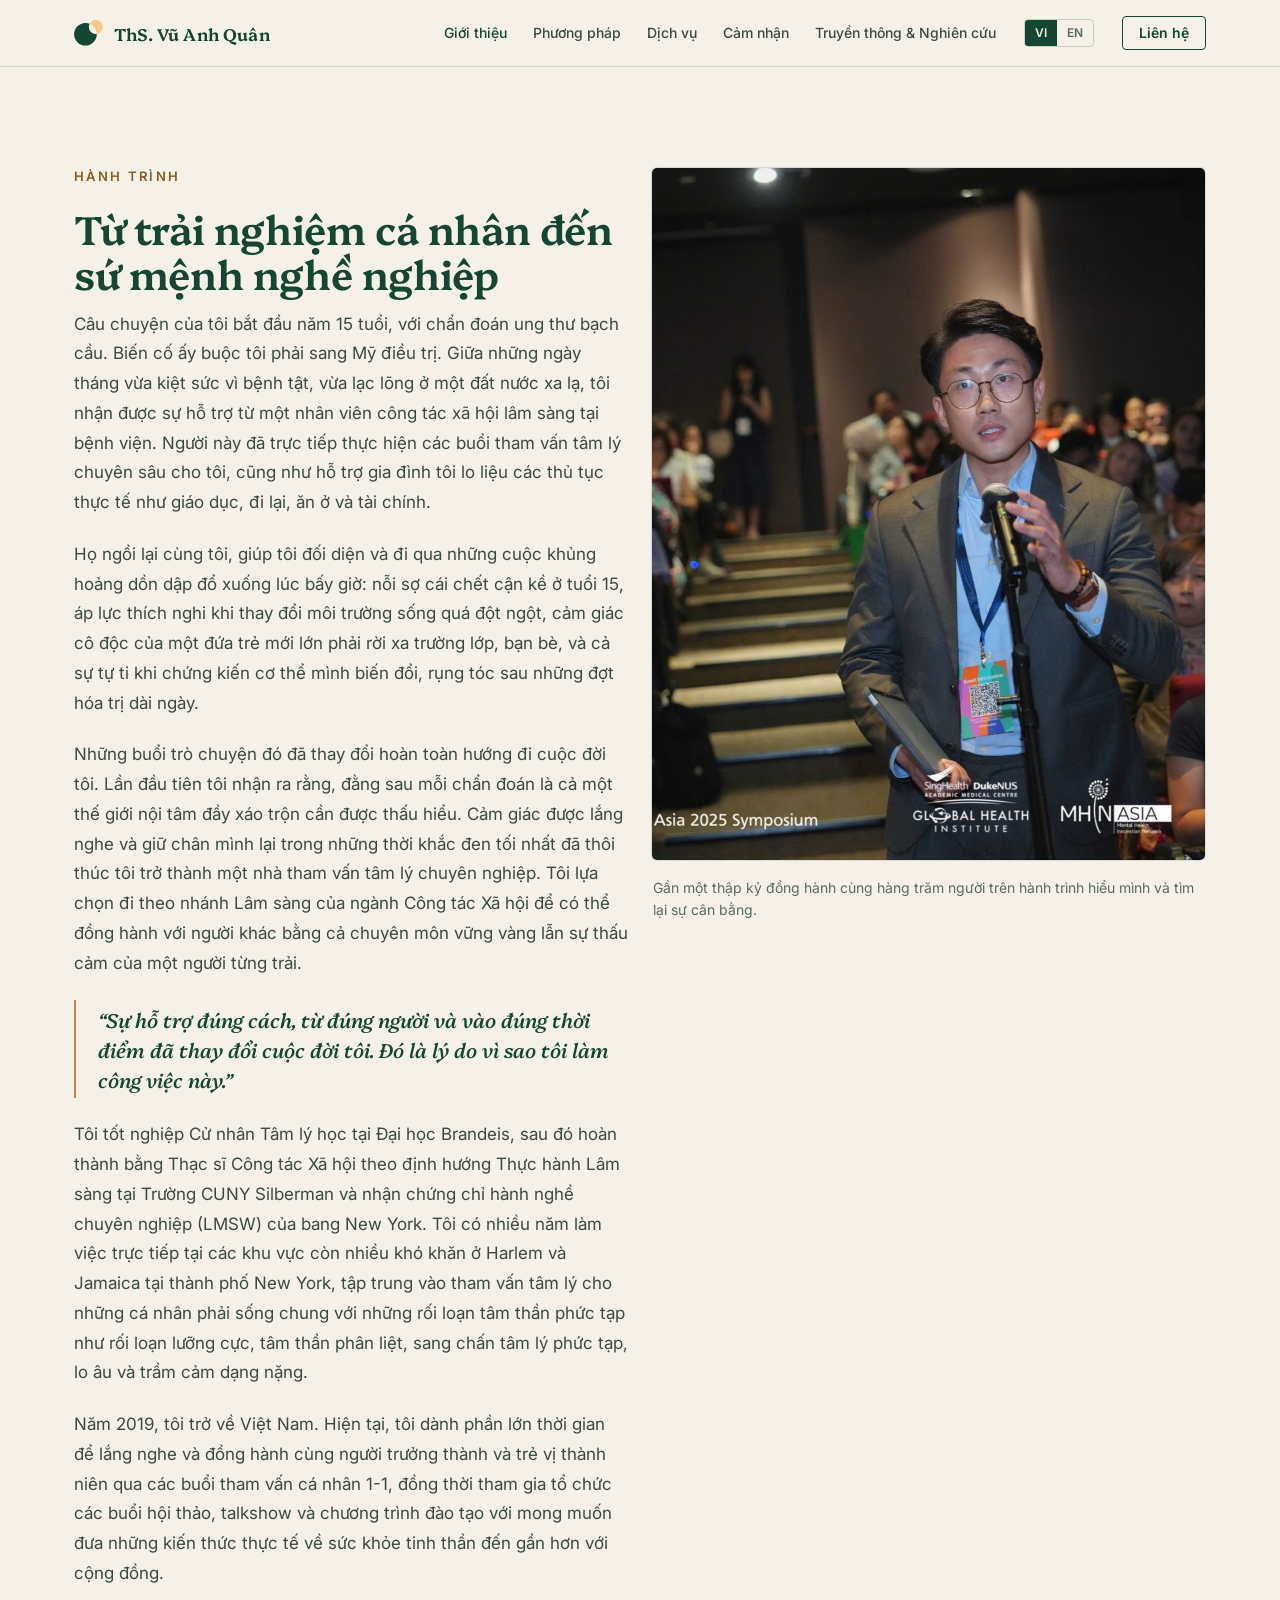
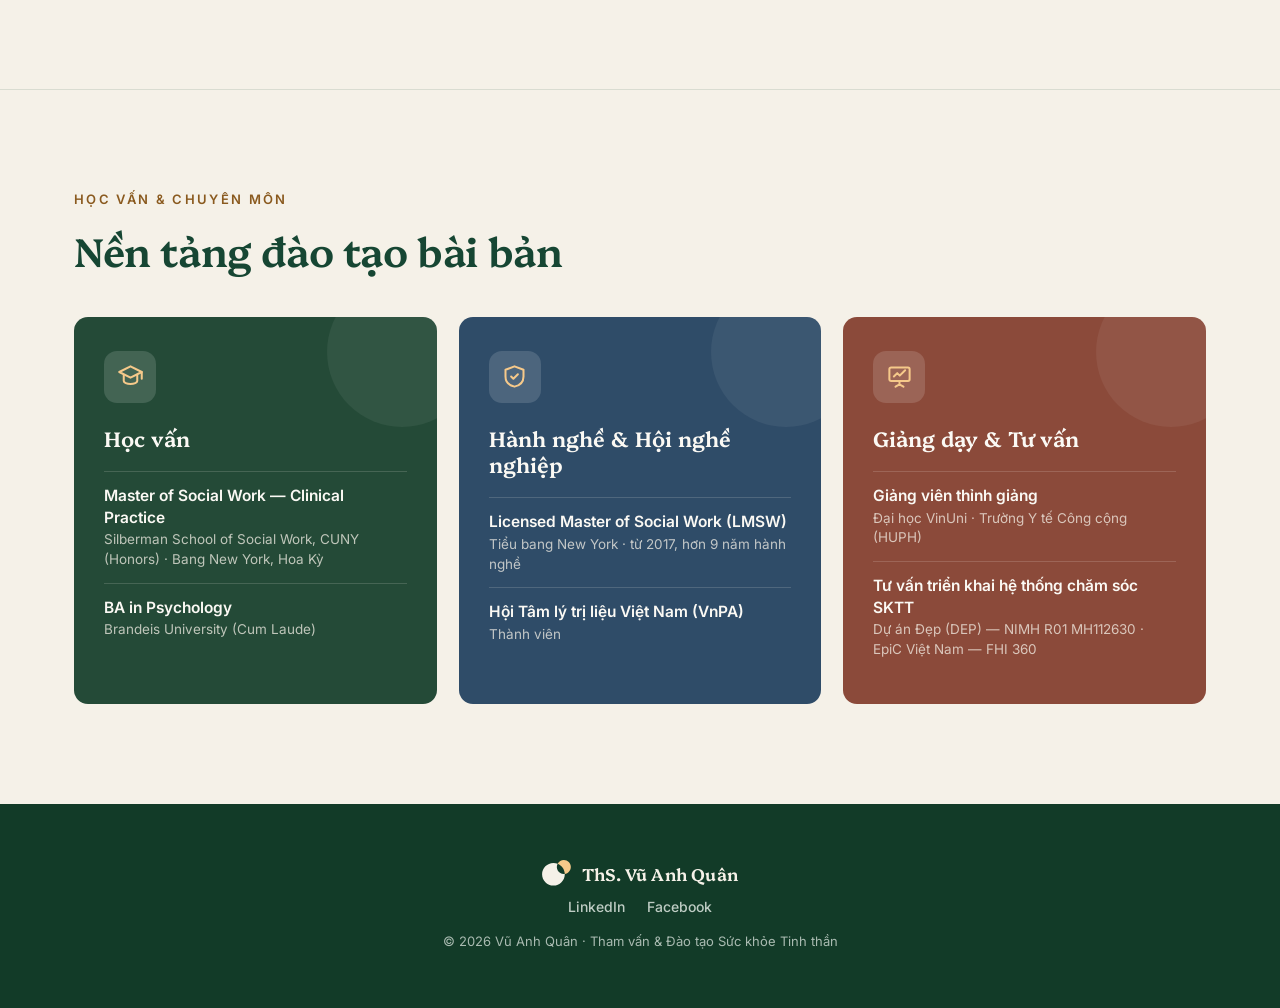
==== about.html @ 6cdda091 "Remove nav dropdowns, g2 about photo, email contact option, accordion fix - Ribbon: unwrap the Servi" ====
<!DOCTYPE html>
<html lang="vi">
<head>
<meta charset="UTF-8" />
<meta name="viewport" content="width=device-width, initial-scale=1.0" />
<title>Giới thiệu · ThS. Vũ Anh Quân</title>
<meta name="description" content="ThS. Vũ Anh Quân (Quan Anh Vu, MSW) — Nhà tham vấn tâm lý & chuyên gia đào tạo sức khỏe tinh thần. Tham vấn cá nhân, tư vấn triển khai chương trình, đào tạo & giảng dạy." />
<link rel="preconnect" href="https://fonts.googleapis.com" />
<link rel="preconnect" href="https://fonts.gstatic.com" crossorigin />
<link href="https://fonts.googleapis.com/css2?family=Cormorant+Garamond:ital,wght@0,400;0,500;0,600;1,400;1,500&family=Platypi:ital,wght@0,400;0,500;0,600;0,700;1,400;1,500;1,600;1,700&family=Inter:wght@400;500;600;700&display=swap" rel="stylesheet" />
<link rel="stylesheet" href="style.css" />
<script src="app.js" defer></script>
</head>
<body>
<header class="nav">
  <div class="nav-inner">
    <a href="index.html" class="brand" aria-label="ThS. Vũ Anh Quân">
      <svg class="mark" viewBox="0 0 61 55" aria-hidden="true"><path class="m1" d="M48.05,30.11c0,13.27-10.75,24.03-24.02,24.03S0,43.38,0,30.11,10.75,6.09,24.03,6.09c3.17,0,6.2.61,8.97,1.73-5.75,10.8,3.44,23.31,15.03,21.57,0,.24.01.49.01.73Z"/><path class="m2" d="M60.8,14.76c0,7.48-5.55,13.65-12.76,14.63-.29-9.78-6.42-18.1-15.03-21.57,2.48-4.65,7.39-7.82,13.03-7.82,8.16,0,14.77,6.61,14.77,14.76Z"/></svg>
      <span data-vi="ThS. Vũ Anh Quân" data-en="Quan Anh Vu, MSW">ThS. Vũ Anh Quân</span>
    </a>
    <nav class="nav-links" id="navLinks">
      <a href="about.html" class="active" aria-current="page" data-vi="Giới thiệu" data-en="About">Giới thiệu</a>
      <a href="approach.html" data-vi="Phương pháp" data-en="My Approach">Phương pháp</a>
      <a href="services.html" data-vi="Dịch vụ" data-en="Services">Dịch vụ</a>
      <a href="testimonials.html" data-vi="Cảm nhận" data-en="Testimonials">Cảm nhận</a>
      <a href="press.html" data-vi="Truyền thông &amp; Nghiên cứu" data-en="Press &amp; Research">Truyền thông &amp; Nghiên cứu</a>
      <a href="index.html#contact" class="mob-contact" data-vi="Liên hệ" data-en="Contact me">Liên hệ</a>
    </nav>
    <div class="lang" role="group" aria-label="Language">
      <button data-lang="vi" class="active">VI</button>
      <button data-lang="en">EN</button>
    </div>
    <a href="index.html#contact" class="nav-cta" data-vi="Liên hệ" data-en="Contact me">Liên hệ</a>
    <button class="nav-toggle" id="navToggle" aria-label="Menu"><span></span><span></span><span></span></button>
  </div>
</header>

<section class="sec story" id="story">
  <div class="story-grid wrap">
    <div>
      <p class="eyebrow" data-vi="Hành trình" data-en="The journey">Hành trình</p>
      <h2 class="h2" data-vi="Từ trải nghiệm cá nhân đến sứ mệnh nghề nghiệp" data-en="From personal experience to a professional calling">Từ trải nghiệm cá nhân đến sứ mệnh nghề nghiệp</h2>
      <p class="body" data-vi="Câu chuyện của tôi bắt đầu năm 15 tuổi, với chẩn đoán ung thư bạch cầu. Biến cố ấy buộc tôi phải sang Mỹ điều trị. Giữa những ngày tháng vừa kiệt sức vì bệnh tật, vừa lạc lõng ở một đất nước xa lạ, tôi nhận được sự hỗ trợ từ một nhân viên công tác xã hội lâm sàng tại bệnh viện. Người này đã trực tiếp thực hiện các buổi tham vấn tâm lý chuyên sâu cho tôi, cũng như hỗ trợ gia đình tôi lo liệu các thủ tục thực tế như giáo dục, đi lại, ăn ở và tài chính." data-en="My story began with a battle with leukemia at age 15. This major life turning point required me to travel to the United States for medical treatment. Amid the physical exhaustion of illness and the absolute disorientation of being in a foreign land, I received support from a hospital social worker. This worker provided psychological counseling for me, as well as helping my family manage the logistics of education, transportation, housing and finances.">Câu chuyện của tôi bắt đầu năm 15 tuổi, với chẩn đoán ung thư bạch cầu. Biến cố ấy buộc tôi phải sang Mỹ điều trị. Giữa những ngày tháng vừa kiệt sức vì bệnh tật, vừa lạc lõng ở một đất nước xa lạ, tôi nhận được sự hỗ trợ từ một nhân viên công tác xã hội lâm sàng tại bệnh viện. Người này đã trực tiếp thực hiện các buổi tham vấn tâm lý chuyên sâu cho tôi, cũng như hỗ trợ gia đình tôi lo liệu các thủ tục thực tế như giáo dục, đi lại, ăn ở và tài chính.</p>
      <p class="body" data-vi="Họ ngồi lại cùng tôi, giúp tôi đối diện và đi qua những cuộc khủng hoảng dồn dập đổ xuống lúc bấy giờ: nỗi sợ cái chết cận kề ở tuổi 15, áp lực thích nghi khi thay đổi môi trường sống quá đột ngột, cảm giác cô độc của một đứa trẻ mới lớn phải rời xa trường lớp, bạn bè, và cả sự tự ti khi chứng kiến cơ thể mình biến đổi, rụng tóc sau những đợt hóa trị dài ngày." data-en="They sat down with me, helping me face and navigate the compounding crises that overwhelmed me at the time: the fear of death at just 15, the pressure of adapting to a sudden change of environment, the isolation of a teenager forced away from school and friends, and the deep insecurity of watching my body change, losing all my hair after long rounds of chemotherapy.">Họ ngồi lại cùng tôi, giúp tôi đối diện và đi qua những cuộc khủng hoảng dồn dập đổ xuống lúc bấy giờ: nỗi sợ cái chết cận kề ở tuổi 15, áp lực thích nghi khi thay đổi môi trường sống quá đột ngột, cảm giác cô độc của một đứa trẻ mới lớn phải rời xa trường lớp, bạn bè, và cả sự tự ti khi chứng kiến cơ thể mình biến đổi, rụng tóc sau những đợt hóa trị dài ngày.</p>
      <p class="body" data-vi="Những buổi trò chuyện đó đã thay đổi hoàn toàn hướng đi cuộc đời tôi. Lần đầu tiên tôi nhận ra rằng, đằng sau mỗi chẩn đoán là cả một thế giới nội tâm đầy xáo trộn cần được thấu hiểu. Cảm giác được lắng nghe và giữ chân mình lại trong những thời khắc đen tối nhất đã thôi thúc tôi trở thành một nhà tham vấn tâm lý chuyên nghiệp. Tôi lựa chọn đi theo nhánh Lâm sàng của ngành Công tác Xã hội để có thể đồng hành với người khác bằng cả chuyên môn vững vàng lẫn sự thấu cảm của một người từng trải." data-en="Those conversations completely changed the trajectory of my life. For the first time, I realized that behind every medical diagnosis lies a turbulent inner world in need of understanding. Feeling heard and grounded during my darkest hours inspired me to become a professional counselor. I chose the Clinical branch of Social Work so that I could walk alongside others with both rigorous professional expertise and the authentic empathy of someone who has lived through it.">Những buổi trò chuyện đó đã thay đổi hoàn toàn hướng đi cuộc đời tôi. Lần đầu tiên tôi nhận ra rằng, đằng sau mỗi chẩn đoán là cả một thế giới nội tâm đầy xáo trộn cần được thấu hiểu. Cảm giác được lắng nghe và giữ chân mình lại trong những thời khắc đen tối nhất đã thôi thúc tôi trở thành một nhà tham vấn tâm lý chuyên nghiệp. Tôi lựa chọn đi theo nhánh Lâm sàng của ngành Công tác Xã hội để có thể đồng hành với người khác bằng cả chuyên môn vững vàng lẫn sự thấu cảm của một người từng trải.</p>
      <blockquote class="pull" data-vi="“Sự hỗ trợ đúng cách, từ đúng người và vào đúng thời điểm đã thay đổi cuộc đời tôi. Đó là lý do vì sao tôi làm công việc này.”" data-en="“The right support, from the right person, at the right time changed my life. That's why I do this work.”">“Sự hỗ trợ đúng cách, từ đúng người và vào đúng thời điểm đã thay đổi cuộc đời tôi. Đó là lý do vì sao tôi làm công việc này.”</blockquote>
      <p class="body" data-vi="Tôi tốt nghiệp Cử nhân Tâm lý học tại Đại học Brandeis, sau đó hoàn thành bằng Thạc sĩ Công tác Xã hội theo định hướng Thực hành Lâm sàng tại Trường CUNY Silberman và nhận chứng chỉ hành nghề chuyên nghiệp (LMSW) của bang New York. Tôi có nhiều năm làm việc trực tiếp tại các khu vực còn nhiều khó khăn ở Harlem và Jamaica tại thành phố New York, tập trung vào tham vấn tâm lý cho những cá nhân phải sống chung với những rối loạn tâm thần phức tạp như rối loạn lưỡng cực, tâm thần phân liệt, sang chấn tâm lý phức tạp, lo âu và trầm cảm dạng nặng." data-en="I earned my BA in Psychology from Brandeis University, followed by a Master of Social Work with a clinical focus from the CUNY Silberman School of Social Work, and became a Licensed Master Social Worker (LMSW) in New York State. I spent years working directly in high-needs communities across Harlem and Jamaica, specializing in psychological counseling for individuals living with severe mental illnesses like bipolar disorder, schizophrenia, complex trauma, severe anxiety and depression.">Tôi tốt nghiệp Cử nhân Tâm lý học tại Đại học Brandeis, sau đó hoàn thành bằng Thạc sĩ Công tác Xã hội theo định hướng Thực hành Lâm sàng tại Trường CUNY Silberman và nhận chứng chỉ hành nghề chuyên nghiệp (LMSW) của bang New York. Tôi có nhiều năm làm việc trực tiếp tại các khu vực còn nhiều khó khăn ở Harlem và Jamaica tại thành phố New York, tập trung vào tham vấn tâm lý cho những cá nhân phải sống chung với những rối loạn tâm thần phức tạp như rối loạn lưỡng cực, tâm thần phân liệt, sang chấn tâm lý phức tạp, lo âu và trầm cảm dạng nặng.</p>
      <p class="body" style="margin-bottom:0" data-vi="Năm 2019, tôi trở về Việt Nam. Hiện tại, tôi dành phần lớn thời gian để lắng nghe và đồng hành cùng người trưởng thành và trẻ vị thành niên qua các buổi tham vấn cá nhân 1-1, đồng thời tham gia tổ chức các buổi hội thảo, talkshow và chương trình đào tạo với mong muốn đưa những kiến thức thực tế về sức khỏe tinh thần đến gần hơn với cộng đồng." data-en="In 2019, I returned home to Vietnam. Today, I devote most of my time to listening to and walking alongside adults and adolescents through private 1-on-1 counseling, while also organizing workshops, talks, and training programs to bring practical mental health knowledge closer to the community.">Năm 2019, tôi trở về Việt Nam. Hiện tại, tôi dành phần lớn thời gian để lắng nghe và đồng hành cùng người trưởng thành và trẻ vị thành niên qua các buổi tham vấn cá nhân 1-1, đồng thời tham gia tổ chức các buổi hội thảo, talkshow và chương trình đào tạo với mong muốn đưa những kiến thức thực tế về sức khỏe tinh thần đến gần hơn với cộng đồng.</p>
    </div>
    <div>
      <div class="portrait"><img src="[data-uri]" alt="ThS. Vũ Anh Quân" loading="lazy" /></div>
      <p class="pcap" data-vi="Gần một thập kỷ đồng hành cùng hàng trăm người trên hành trình hiểu mình và tìm lại sự cân bằng." data-en="Nearly a decade alongside hundreds of people on the path to understanding themselves and finding balance again.">Gần một thập kỷ đồng hành cùng hàng trăm người trên hành trình hiểu mình và tìm lại sự cân bằng.</p>
    </div>
  </div>
</section>

<section class="sec" style="border-top:1px solid var(--line-soft)">
  <div class="wrap">
    <p class="eyebrow" data-vi="Học vấn & Chuyên môn" data-en="Education & Credentials">Học vấn & Chuyên môn</p>
    <h2 class="h2" style="margin-bottom:44px" data-vi="Nền tảng đào tạo bài bản" data-en="A rigorous foundation">Nền tảng đào tạo bài bản</h2>
    <div class="credblk">
      <div class="cb" style="background:#244A37">
        <div class="ic"><svg viewBox="0 0 24 24"><path d="M12 3 2 8l10 5 10-5-10-5Z"/><path d="M6 10.5V16c0 1.4 2.7 2.6 6 2.6s6-1.2 6-2.6v-5.5"/><path d="M22 8v6"/></svg></div>
        <h3 data-vi="Học vấn" data-en="Education">Học vấn</h3>
        <div class="row"><span class="ck">Master of Social Work — Clinical Practice</span><span class="cv" data-vi="Silberman School of Social Work, CUNY (Honors) · Bang New York, Hoa Kỳ" data-en="Silberman School of Social Work, CUNY (Honors) · New York, USA">Silberman School of Social Work, CUNY (Honors) · Bang New York, Hoa Kỳ</span></div>
        <div class="row"><span class="ck">BA in Psychology</span><span class="cv">Brandeis University (Cum Laude)</span></div>
      </div>
      <div class="cb" style="background:#2F4C68">
        <div class="ic"><svg viewBox="0 0 24 24"><path d="M12 3 4 6v6c0 5 3.5 8 8 9 4.5-1 8-4 8-9V6l-8-3Z"/><path d="m9 12 2 2 4-4"/></svg></div>
        <h3 data-vi="Hành nghề & Hội nghề nghiệp" data-en="License & Membership">Hành nghề & Hội nghề nghiệp</h3>
        <div class="row"><span class="ck">Licensed Master of Social Work (LMSW)</span><span class="cv" data-vi="Tiểu bang New York · từ 2017, hơn 9 năm hành nghề" data-en="State of New York · since 2017, 9+ years">Tiểu bang New York · từ 2017, hơn 9 năm hành nghề</span></div>
        <div class="row"><span class="ck" data-vi="Hội Tâm lý trị liệu Việt Nam (VnPA)" data-en="Vietnam Psychotherapy Association (VnPA)">Hội Tâm lý trị liệu Việt Nam (VnPA)</span><span class="cv" data-vi="Thành viên" data-en="Member">Thành viên</span></div>
      </div>
      <div class="cb" style="background:#8B4A3A">
        <div class="ic"><svg viewBox="0 0 24 24"><rect x="3" y="4" width="18" height="12" rx="1.5"/><path d="M7 12l3-3 2.2 2.2L17 6.5"/><path d="M12 16v3.5M8.5 21l3.5-2 3.5 2"/></svg></div>
        <h3 data-vi="Giảng dạy & Tư vấn" data-en="Teaching & Consulting">Giảng dạy & Tư vấn</h3>
        <div class="row"><span class="ck" data-vi="Giảng viên thỉnh giảng" data-en="Guest Lecturer">Giảng viên thỉnh giảng</span><span class="cv" data-vi="Đại học VinUni · Trường Y tế Công cộng (HUPH)" data-en="VinUni · Hanoi University of Public Health (HUPH)">Đại học VinUni · Trường Y tế Công cộng (HUPH)</span></div>
        <div class="row"><span class="ck" data-vi="Tư vấn triển khai hệ thống chăm sóc SKTT" data-en="Mental-health systems implementation consulting">Tư vấn triển khai hệ thống chăm sóc SKTT</span><span class="cv" data-vi="Dự án Đẹp (DEP) — NIMH R01 MH112630 · EpiC Việt Nam — FHI 360" data-en="DEP Project — NIMH R01 MH112630 · EpiC Vietnam — FHI 360">Dự án Đẹp (DEP) — NIMH R01 MH112630 · EpiC Việt Nam — FHI 360</span></div>
      </div>
    </div>
  </div>
</section>

<footer class="ft">
  <div class="brand" style="display:flex;align-items:center;gap:11px">
    <svg class="mark" viewBox="0 0 61 55" aria-hidden="true"><path class="m1" d="M48.05,30.11c0,13.27-10.75,24.03-24.02,24.03S0,43.38,0,30.11,10.75,6.09,24.03,6.09c3.17,0,6.2.61,8.97,1.73-5.75,10.8,3.44,23.31,15.03,21.57,0,.24.01.49.01.73Z"/><path class="m2" d="M60.8,14.76c0,7.48-5.55,13.65-12.76,14.63-.29-9.78-6.42-18.1-15.03-21.57,2.48-4.65,7.39-7.82,13.03-7.82,8.16,0,14.77,6.61,14.77,14.76Z"/></svg>
    <span data-vi="ThS. Vũ Anh Quân" data-en="Quan Anh Vu, MSW">ThS. Vũ Anh Quân</span>
  </div>
  <div class="fsoc">
    <a href="https://www.linkedin.com/in/quandennisvu/" target="_blank" rel="noopener noreferrer">LinkedIn</a>
    <a href="https://www.facebook.com/quantamly92/" target="_blank" rel="noopener noreferrer">Facebook</a>
  </div>
  <p class="cp" data-vi="© 2026 Vũ Anh Quân · Tham vấn & Đào tạo Sức khỏe Tinh thần" data-en="© 2026 Quan Anh Vu · Mental Health Counseling & Training">© 2026 Vũ Anh Quân · Tham vấn & Đào tạo Sức khỏe Tinh thần</p>
</footer>
</body>
</html>
---- style.css ----
:root{
    --paper:#F5F1E8; --paper-alt:#EDE7DA; --card:#FBF9F3;
    --green-deep:#123B28; --green:#164633; --green-mid:#2E6A4C;
    --ink:#1E2A24; --ink-soft:#233029; --body:#3C4A42; --muted:#5C6B62;
    --gold:#C58A3A; --eyebrow:#8A5A1F; --gold-hero:#D9A24E; --gold-accent:#F0B860;
    --peach:#F6C98A;
    --line:rgba(16,66,46,.16); --line-soft:rgba(16,66,46,.12);
    --on-deep:#EAF1EB;
    --r:6px; --maxw:1180px;
  }
  *{box-sizing:border-box;margin:0;padding:0}
  html{scroll-behavior:smooth}
  body{font-family:Inter,-apple-system,BlinkMacSystemFont,'Segoe UI',sans-serif;background:var(--paper);color:var(--ink);
    line-height:1.6;-webkit-font-smoothing:antialiased}
  ::selection{background:var(--green);color:var(--paper)}
  a{color:inherit;text-decoration:none}
  img{display:block;max-width:100%}
  h1,h2,h3,h4,.serif{font-family:Platypi,Georgia,serif}
  .wrap{max-width:var(--maxw);margin:0 auto;padding:0 24px}
  .sec{padding:100px 0}
  .eyebrow{font:600 13px/1.5 Inter,sans-serif;letter-spacing:.18em;text-transform:uppercase;color:var(--eyebrow);margin:0 0 18px}
  .eyebrow.gold{color:var(--gold-hero)}
  .h2{font:600 40px/1.14 Platypi,Georgia,serif;color:var(--green);letter-spacing:-.01em;margin:0 0 14px}
  .h2.light{color:var(--paper)}
  .lead{font:400 17px/1.7 Inter,sans-serif;color:var(--muted);max-width:640px}
  .lead.on-deep{color:rgba(234,241,235,.72)}
  .bg-alt{background:var(--paper-alt);border-top:1px solid var(--line-soft);border-bottom:1px solid var(--line-soft)}
  .bg-deep{background:var(--green-deep);color:var(--on-deep)}
  .bg-green{background:var(--green);color:var(--paper)}

  /* NAV */
  header.nav{position:sticky;top:0;z-index:50;background:rgba(245,241,232,.86);backdrop-filter:blur(10px);
    border-bottom:1px solid rgba(16,66,46,.14)}
  .nav-inner{max-width:var(--maxw);margin:0 auto;padding:16px 24px;display:flex;align-items:center;gap:28px}
  .brand{display:flex;align-items:center;gap:11px;margin-right:auto}
  .brand .mark{width:29px;height:26px;flex:0 0 auto}
  .brand .mark .m1{fill:var(--green)}
  .brand .mark .m2{fill:var(--peach)}
  footer.ft .brand .mark .m1{fill:var(--paper)}
  .brand span{font:600 17px/1 Platypi,Georgia,serif;color:var(--green);letter-spacing:.01em}
  .nav-links{display:flex;gap:26px;align-items:center}
  .nav-links a{font:500 14px/1 Inter,sans-serif;color:var(--body);padding:9px 12px;margin:-9px -12px;border-radius:6px;transition:color .18s,background .18s}
  .nav-links a:hover{color:var(--green);background:rgba(22,70,51,.08)}
  .nav-links .mob-contact{display:none}
  .lang{display:flex;flex:0 0 auto;border:1px solid rgba(16,66,46,.2);border-radius:4px;overflow:hidden;font:600 12px/1 Inter,sans-serif}
  .lang button{border:0;background:transparent;cursor:pointer;padding:7px 10px;color:var(--muted);font:inherit}
  .lang button.active{background:var(--green);color:var(--paper)}
  .nav-cta{font:600 14px/1 Inter,sans-serif;color:var(--green);border:1px solid var(--green);padding:9px 16px;border-radius:4px;transition:background .18s,color .18s}
  .nav-cta:hover{background:var(--green);color:var(--paper)}
  .nav-toggle{display:none;background:none;border:0;cursor:pointer;padding:6px}
  .nav-toggle span{display:block;width:24px;height:2px;background:var(--green);margin:5px 0;border-radius:2px}

  /* HERO */
  .hero{position:relative;overflow:hidden;background:var(--green-deep);color:var(--on-deep)}
  .hero .orb1{position:absolute;right:-160px;bottom:-220px;width:620px;height:620px;border-radius:50%;
    background:radial-gradient(circle at 40% 40%,rgba(246,201,138,.55),rgba(246,201,138,0) 68%);pointer-events:none}
  .hero .orb2{position:absolute;left:-140px;top:-160px;width:420px;height:420px;border-radius:50%;
    background:radial-gradient(circle at 50% 50%,rgba(120,180,150,.22),rgba(120,180,150,0) 70%);pointer-events:none}
  .hero .inner{position:relative;max-width:var(--maxw);margin:0 auto;padding:104px 24px 92px}
  .hero .eyebrow{color:var(--gold-hero);margin-bottom:22px;max-width:640px}
  .hero-quote{position:relative;font-family:'Cormorant Garamond',Georgia,serif;font-weight:500;
    font-size:clamp(1.55rem,2.9vw,2.1rem);line-height:1.34;color:#E6D6A0;max-width:660px;margin:2px 0 30px;padding-top:52px}
  .hero-quote::before{content:"\201C";position:absolute;top:8px;left:-2px;font-family:'Cormorant Garamond',Georgia,serif;
    font-weight:600;font-size:74px;line-height:1;color:rgba(176,201,184,.32)}
  .hero h1{font:600 62px/1.08 Platypi,Georgia,serif;letter-spacing:-.015em;margin:0 0 26px;max-width:900px;color:var(--paper)}
  .hero h1 .accent{color:var(--gold-accent)}
  .hero .tag{font:400 18px/1.7 Inter,sans-serif;color:rgba(234,241,235,.82);margin:0 0 36px;max-width:620px}
  .cta-row{display:flex;gap:14px;flex-wrap:wrap}
  .btn{font:600 15px/1 Inter,sans-serif;padding:15px 28px;border-radius:999px;display:inline-block;transition:opacity .18s}
  .btn:hover{opacity:.9}
  .btn-primary{background:var(--gold-accent);color:var(--green-deep)}
  .btn-ghost{color:var(--paper);border:1px solid rgba(245,241,232,.4)}
  .hero-cred{font:400 14px/1.6 Inter,sans-serif;color:rgba(234,241,235,.6);margin:34px 0 0;max-width:680px}

  /* STAT BAND */
  .stat-grid{max-width:var(--maxw);margin:0 auto;padding:52px 24px;display:grid;grid-template-columns:repeat(4,1fr)}
  .stat{padding:6px 28px;border-right:1px solid rgba(245,241,232,.16)}
  .stat:last-child{border-right:0}
  .stat .num{font:600 52px/1 Platypi,Georgia,serif;color:var(--gold-accent)}
  .stat .num sup{font-size:30px;vertical-align:baseline;line-height:1}
  .stat .lbl{font:400 14px/1.5 Inter,sans-serif;color:rgba(245,241,232,.78);margin-top:12px}

  /* STORY */
  .story-grid{max-width:var(--maxw);margin:0 auto;display:grid;grid-template-columns:1.05fr .95fr;gap:64px;align-items:start}
  .story p.body{font:400 17px/1.75 Inter,sans-serif;color:var(--body);margin:0 0 22px}
  .story .pull{margin:0 0 22px;padding:4px 0 4px 22px;border-left:2px solid var(--gold);
    font:italic 500 20px/1.5 Platypi,Georgia,serif;color:var(--green)}
  .story .portrait{aspect-ratio:4/5;border:1px solid var(--line);border-radius:var(--r);overflow:hidden;background:var(--card)}
  .story .portrait img{width:100%;height:100%;object-fit:cover}
  .story .pcap{font:400 14px/1.6 Inter,sans-serif;color:var(--muted);margin:16px 2px 0}

  /* APPROACH */
  .appr-grid{max-width:var(--maxw);margin:0 auto;display:grid;grid-template-columns:1fr 1fr;gap:64px;align-items:center}
  .appr-head{max-width:none}
  .appr-head .lead{max-width:none}
  .appr-head .h2{max-width:860px}
  .diagram-center{display:flex;justify-content:center;margin:48px 0 4px}
  .diagram-wrap{display:flex;justify-content:center}
  .diagram{position:relative;width:460px;height:460px;border-radius:50%;background:#E7F0EA;border:1px solid rgba(16,66,46,.10)}
  .diagram .rl{position:absolute;left:50%;transform:translateX(-50%);white-space:nowrap;font:700 15px/1 Inter,sans-serif;color:#1E4635}
  .ring{position:absolute;left:50%;top:50%;transform:translate(-50%,-50%);border-radius:50%;border:3px solid #fff}
  .r5>.rl{top:28px}
  .r4{width:376px;height:376px;background:#D3E4DA}
  .r4>.rl{top:24px}
  .r3{width:292px;height:292px;background:#B7D5C4}
  .r3>.rl{top:22px;color:#17402F}
  .r2{width:208px;height:208px;background:#8FBFA6}
  .r2>.rl{top:16px;color:#123B28}
  .r1{width:140px;height:140px;background:#1E4E3A;border:4px solid #fff;display:flex;flex-direction:column;align-items:center;justify-content:center;gap:3px}
  .r1 .person{width:38px;height:38px;flex:0 0 auto}
  .r1 .rl-c{color:#fff;font:700 15px/1 Inter,sans-serif}
  .mod-intro{font:400 15px/1.6 Inter,sans-serif;color:var(--body);margin:24px 0 0}
  .modality{display:flex;flex-wrap:wrap;gap:8px;margin-top:14px}
  /* Approach: philosophy pillars + modalities (click-to-expand) */
  .appr-sub{font:italic 500 21px/1.32 Platypi,Georgia,serif;color:var(--gold);margin:54px 0 20px;max-width:820px}
  .acc-grid{display:grid;gap:14px;align-items:start}
  .acc-2col{grid-template-columns:1fr 1fr}
  .acc-4col{grid-template-columns:repeat(4,1fr);align-items:start;margin-top:16px}
  .acc-item{background:var(--card);border:1px solid var(--line);border-radius:var(--r)}
  .acc-item.open{border-color:rgba(197,138,58,.5)}
  .acc-head{width:100%;display:flex;align-items:center;gap:14px;text-align:left;background:none;border:0;cursor:pointer;padding:20px 22px;font:inherit}
  .acc-no{flex:0 0 auto;font:600 13px/1 Platypi,Georgia,serif;color:var(--gold)}
  .acc-t{flex:1;font:600 16px/1.36 Platypi,Georgia,serif;color:var(--green)}
  .acc-ic{flex:0 0 auto;width:16px;height:16px;position:relative}
  .acc-ic::before,.acc-ic::after{content:"";position:absolute;background:var(--gold);border-radius:2px}
  .acc-ic::before{top:7px;left:1px;width:14px;height:2px}
  .acc-ic::after{top:1px;left:7px;width:2px;height:14px;transition:transform .28s ease}
  .acc-item.open .acc-ic::after{transform:scaleY(0)}
  .acc-body{max-height:0;overflow:hidden;transition:max-height .32s ease}
  .acc-item.open .acc-body{max-height:520px}
  .acc-body p{padding:0 22px 20px;font:400 14.5px/1.66 Inter,sans-serif;color:var(--body);margin:0}
  @media(max-width:860px){.acc-4col{grid-template-columns:1fr 1fr}}
  @media(max-width:680px){.acc-2col,.acc-4col{grid-template-columns:1fr}.appr-sub{font-size:18px;margin-top:40px}}
  .modality span{font:500 13px/1 Inter,sans-serif;color:var(--green);border:1px solid rgba(16,66,46,.2);padding:8px 14px;border-radius:3px}

  /* SERVICES */
  .cols3{display:grid;grid-template-columns:repeat(3,1fr);gap:24px}
  .card{border:1px solid var(--line);border-radius:var(--r);padding:32px;background:var(--card)}
  .card .no{font:600 14px/1 Platypi,Georgia,serif;color:var(--gold);margin-bottom:22px}
  .card h3{font:600 22px/1.3 Platypi,Georgia,serif;color:var(--green);margin:0 0 14px}
  .card p{font:400 15px/1.65 Inter,sans-serif;color:var(--body);margin:0 0 20px}
  .card ul{list-style:none;padding:18px 0 0;border-top:1px solid var(--line-soft)}
  .card ul li{font:400 14px/1.5 Inter,sans-serif;color:var(--muted);padding:5px 0}

  /* PILLARS */
  .pillars{display:grid;grid-template-columns:repeat(5,1fr);gap:16px}
  .pillar{background:var(--card);border-radius:var(--r);overflow:hidden;display:flex;flex-direction:column}
  .pillar .band{padding:20px 18px 18px;color:#fff}
  .pillar .band .no{font:700 13px/1 Inter,sans-serif;color:rgba(255,255,255,.62);margin-bottom:12px}
  .pillar .band h3{font:600 19px/1.25 Platypi,Georgia,serif;color:#fff;margin:0;min-height:2.5em}
  .pillar ul{list-style:none;padding:18px;flex:1}
  .pillar ul li{font:400 14px/1.5 Inter,sans-serif;color:var(--body);padding:5px 0;border-bottom:1px solid rgba(16,66,46,.09)}
  .pillar ul li:last-child{border-bottom:0}

  /* PROGRAMS */
  .prog-sub{font:italic 500 20px/1.3 Platypi,Georgia,serif;color:var(--gold);margin:0 0 20px}
  .prog-cards{display:grid;grid-template-columns:repeat(3,1fr);gap:20px;margin-bottom:56px}
  .prog-card{border:1px solid var(--line);border-radius:var(--r);padding:26px;background:var(--card)}
  .prog-card .tag{font:600 11px/1 Inter,sans-serif;letter-spacing:.1em;text-transform:uppercase;color:var(--eyebrow)}
  .prog-card h4{font:600 19px/1.32 Platypi,Georgia,serif;color:var(--green);margin:14px 0 12px}
  .prog-card p{font:400 14px/1.6 Inter,sans-serif;color:var(--muted);margin:0}
  .event-list{border-top:1px solid var(--line)}
  .event{display:flex;gap:28px;align-items:baseline;padding:20px 4px;border-bottom:1px solid var(--line-soft);flex-wrap:wrap}
  .event .yr{font:600 15px/1 Platypi,Georgia,serif;color:var(--gold);min-width:52px}
  .event .ti{font:500 18px/1.4 Platypi,Georgia,serif;color:var(--green)}
  .event .org{font:400 13px/1.4 Inter,sans-serif;color:var(--muted);margin-left:auto;white-space:nowrap;letter-spacing:.02em}
  @media(max-width:680px){.event .org{margin-left:80px;white-space:normal}}

  /* GALLERY */
  .gal-grid{display:grid;grid-template-columns:repeat(3,1fr);gap:16px}
  .gal figure{margin:0}
  .gal .ph{aspect-ratio:3/2;border:1px solid var(--line);border-radius:5px;overflow:hidden;background:var(--card)}
  .gal .ph img{width:100%;height:100%;object-fit:cover}
  .gal figcaption{font:500 14px/1.45 Inter,sans-serif;color:#2E3A33;margin:12px 2px 2px}
  .gal .org{font:400 13px/1.4 Inter,sans-serif;color:var(--muted);margin:0 2px}

  /* TESTIMONIALS */
  .tgrid{display:grid;grid-template-columns:1fr 1fr;gap:20px}
  .tcard{position:relative;margin:0;border:1px solid var(--line);border-radius:var(--r);padding:28px 30px 30px;background:var(--card)}
  .tcard::before{content:"\201C";position:absolute;top:12px;left:28px;font:italic 700 54px/1 Platypi,Georgia,serif;color:rgba(22,70,51,.16)}
  .tcard p{position:relative;font:italic 400 19px/1.55 Platypi,Georgia,serif;color:var(--ink-soft);margin:28px 0 18px}
  .tcard footer{font:600 13px/1.4 Inter,sans-serif;color:var(--eyebrow);letter-spacing:.02em}
  .t-note{font:400 13.5px/1.5 Inter,sans-serif;color:var(--muted);margin:0 0 26px;max-width:640px}
  .story-grid{display:grid;grid-template-columns:1fr 1fr;gap:22px}
  .story-card{position:relative;background:var(--card);border:1px solid var(--line);border-radius:var(--r);padding:30px 30px 28px;display:flex;flex-direction:column}
  .story-card .who{font:600 16px/1.3 Platypi,Georgia,serif;color:var(--green)}
  .story-card .ctx{display:block;font:400 13px/1.45 Inter,sans-serif;color:var(--muted);margin-top:4px}
  .story-card .reflection{position:relative;font:italic 400 18px/1.6 Platypi,Georgia,serif;color:var(--ink-soft);margin:18px 0 0;padding-top:28px}
  .story-card .reflection::before{content:"\201C";position:absolute;top:0;left:-2px;font:italic 700 50px/1 Platypi,Georgia,serif;color:rgba(22,70,51,.16)}
  .story-card.wide{grid-column:1/-1}
  .story-card.wide .reflection{max-width:82ch;font-size:19px}
  .advice-grid{display:grid;grid-template-columns:1fr 1fr;gap:22px}
  .advice-card{position:relative;background:var(--card);border:1px solid var(--line);border-radius:var(--r);padding:28px 30px 30px;display:flex;flex-direction:column}
  .advice-card::before{content:"\201C";position:absolute;top:12px;left:28px;font:italic 700 54px/1 Platypi,Georgia,serif;color:rgba(22,70,51,.16)}
  .advice-card p{position:relative;font:italic 400 19px/1.55 Platypi,Georgia,serif;color:var(--ink-soft);margin:28px 0 18px}
  .advice-card footer{margin-top:auto;font:600 13px/1.4 Inter,sans-serif;color:var(--eyebrow);letter-spacing:.02em}

  /* MEDIA */
  .media-grid{display:grid;grid-template-columns:1fr 1fr;gap:20px;margin-bottom:44px}
  .yt-card{border:1px solid rgba(245,241,232,.18);border-radius:var(--r);overflow:hidden}
  .yt-facade{position:relative;display:block;width:100%;aspect-ratio:16/9;border:0;padding:0;margin:0;cursor:pointer;background:#0d2c1e;overflow:hidden}
  .yt-facade img{width:100%;height:100%;object-fit:cover}
  .yt-play{position:absolute;inset:0;display:flex;align-items:center;justify-content:center}
  .yt-play span{width:56px;height:56px;border-radius:50%;border:1.5px solid rgba(245,241,232,.85);display:flex;align-items:center;justify-content:center;color:#F5F1E8;font-size:20px;background:rgba(18,59,40,.35)}
  .yt-card iframe{display:block;width:100%;aspect-ratio:16/9;border:0}
  .yt-meta{padding:20px}
  .yt-meta .ti{font:600 16px/1.4 Platypi,Georgia,serif;color:var(--paper)}
  .yt-meta .src{font:400 13px/1.4 Inter,sans-serif;color:rgba(234,241,235,.6);margin-top:6px}
  .yt-meta .watch{display:inline-block;margin-top:8px;font:600 13px/1 Inter,sans-serif;color:var(--gold-hero)}
  .vov-list{border-top:1px solid rgba(245,241,232,.16)}
  .vov{display:flex;gap:20px;align-items:baseline;padding:16px 2px;border-bottom:1px solid rgba(245,241,232,.12);transition:background .15s}
  .vov:hover{background:rgba(245,241,232,.04)}
  .vov .out{font:600 12px/1 Inter,sans-serif;letter-spacing:.08em;color:var(--gold-hero);min-width:130px}
  .vov .ti{font:500 16px/1.45 Inter,sans-serif;color:var(--on-deep)}
  .vov .dt{font:400 13px/1 Inter,sans-serif;color:rgba(234,241,235,.55);margin-left:auto;white-space:nowrap}
  .media-more{margin-top:28px}
  .media-more a{font:600 14px/1 Inter,sans-serif;color:var(--gold-hero);border:1px solid rgba(245,241,232,.28);padding:11px 20px;border-radius:4px;display:inline-block}

  /* CREDENTIALS + PUBLICATIONS */
  .cred{border-top:2px solid var(--green);padding-top:22px}
  .cred h3{font:600 18px/1.3 Platypi,Georgia,serif;color:var(--green);margin:0 0 16px}
  .cred .k{font:600 15px/1.5 Inter,sans-serif;color:var(--ink-soft);margin:0 0 4px}
  .cred .v{font:400 14px/1.55 Inter,sans-serif;color:var(--muted);margin:0 0 16px}
  .cred .v:last-child{margin-bottom:0}
  /* matte credential blocks */
  .credblk{display:grid;grid-template-columns:repeat(3,1fr);gap:22px}
  .cb{border-radius:14px;padding:34px 30px 32px;position:relative;overflow:hidden;min-height:268px;display:flex;flex-direction:column}
  .cb::after{content:"";position:absolute;right:-40px;top:-40px;width:150px;height:150px;border-radius:50%;background:rgba(255,255,255,.06)}
  .cb .ic{width:52px;height:52px;border-radius:13px;background:rgba(255,255,255,.14);display:flex;align-items:center;justify-content:center;margin-bottom:22px}
  .cb .ic svg{width:27px;height:27px;stroke:var(--peach);fill:none;stroke-width:1.8;stroke-linecap:round;stroke-linejoin:round}
  .cb h3{font:600 21px/1.25 Platypi,Georgia,serif;color:#FBF9F4;margin:0 0 20px}
  .cb .row{padding:13px 0;border-top:1px solid rgba(245,241,232,.16)}
  .cb .row:first-of-type{border-top:0;padding-top:0}
  .cb .ck{font:600 15.5px/1.4 Inter,sans-serif;color:#FBF9F4;display:block;margin:0}
  .cb .cv{font:400 13.5px/1.45 Inter,sans-serif;color:rgba(245,241,232,.74);display:block;margin:2px 0 0}
  .pub-sub{font:600 15px/1.3 Platypi,Georgia,serif;color:var(--green);border-top:2px solid var(--green);padding-top:18px;margin:0 0 14px}
  .pub-list{list-style:none;max-width:960px}
  .pub-list li{font:400 14.5px/1.6 Inter,sans-serif;color:var(--body);padding:9px 0;border-bottom:1px solid var(--line-soft)}
  .pub-list li:last-child{border-bottom:0}
  .pub-list b{color:var(--green)}
  .pub-list i{color:var(--muted)}
  .pub-list a{color:var(--green);font-weight:600;border-bottom:1px solid rgba(22,70,51,.35)}

  /* CONTACT */
  .contact-inner{max-width:1000px;margin:0 auto;text-align:center}
  .contact h2{font:600 44px/1.12 Platypi,Georgia,serif;color:var(--green);letter-spacing:-.015em;margin:0 0 16px}
  .contact .lead{margin:0 auto 48px}
  .ccards{display:grid;grid-template-columns:1fr 1fr;gap:20px;text-align:left;align-items:start}
  .ccard{border:1px solid var(--line);border-radius:var(--r);padding:32px;background:var(--card);display:flex;flex-direction:column}
  .ccard .tag{font:600 12px/1 Inter,sans-serif;letter-spacing:.1em;text-transform:uppercase;color:var(--eyebrow);margin:0 0 14px}
  .ccard h3{font:600 22px/1.3 Platypi,Georgia,serif;color:var(--green);margin:0 0 12px}
  .ccard p{font:400 15px/1.6 Inter,sans-serif;color:var(--muted);margin:0 0 24px}
  .ccard .grow{flex:1}
  .btn-mail{display:inline-block;font:600 15px/1 Inter,sans-serif;background:var(--green);color:var(--paper);padding:14px 24px;border-radius:5px;transition:background .18s;align-self:flex-start}
  .zalo-qr{margin:2px 0 20px}
  .zalo-qr img{display:block;width:150px;height:150px;border:1px solid var(--line);border-radius:8px}
  .zalo-qr .cap{margin-top:8px;font:400 12px/1.4 Inter,sans-serif;color:var(--muted)}
  .privacy-note{display:flex;gap:9px;align-items:flex-start;margin-top:16px;padding-top:14px;border-top:1px solid var(--line-soft);font:400 12.5px/1.5 Inter,sans-serif;color:var(--muted)}
  .privacy-note svg{width:15px;height:15px;flex:0 0 auto;margin-top:2px;stroke:var(--gold);fill:none;stroke-width:1.8;stroke-linecap:round;stroke-linejoin:round}
  .privacy-note b{color:var(--green);font-weight:600}
  .btn-mail:hover{background:var(--green-deep)}
  .btn-mail.alt{background:none;color:var(--green);border:1px solid var(--green);margin-top:12px}
  .btn-mail.alt:hover{background:var(--green);color:var(--paper)}

  /* FOOTER */
  footer.ft{background:var(--green-deep);color:rgba(234,241,235,.7);padding:56px 24px;text-align:center}
  footer.ft .brand{justify-content:center;margin:0 0 14px}
  footer.ft .brand span{color:var(--paper)}
  footer.ft .fsoc{display:flex;gap:22px;justify-content:center;margin-bottom:18px;font:500 14px/1 Inter,sans-serif}
  footer.ft .fsoc a{color:rgba(234,241,235,.8)}
  footer.ft .fsoc a:hover{color:var(--paper)}
  footer.ft .cp{font:400 13px/1.5 Inter,sans-serif;margin:0}

  /* RESPONSIVE */
  @media(max-width:980px){
    .sec{padding:80px 0}
    .hero h1{font-size:48px}
    .story-grid,.appr-grid{grid-template-columns:1fr;gap:40px}
    .story .portrait{order:-1;max-width:420px}
    .cols3,.credblk{grid-template-columns:1fr 1fr}
    .pillars{grid-template-columns:repeat(2,1fr)}
    .prog-cards{grid-template-columns:1fr 1fr}
    .stat-grid{grid-template-columns:repeat(2,1fr);gap:24px 0}
    .stat{border-bottom:1px solid rgba(245,241,232,.16)}
    .stat:nth-child(2){border-right:0}
    .media-grid,.tgrid,.ccards,.story-grid,.advice-grid{grid-template-columns:1fr}
    .story-card.wide .reflection{max-width:none;font-size:18px}
    .cred-grid{grid-template-columns:1fr;gap:32px}
  }
  @media(max-width:680px){
    .sec{padding:64px 0}
    .hero h1{font-size:38px}
    .contact h2{font-size:34px}
    .nav-links{position:absolute;top:64px;left:0;right:0;background:var(--paper);flex-direction:column;
      align-items:flex-start;gap:0;padding:8px 24px 18px;border-bottom:1px solid var(--line);display:none}
    .nav-links.open{display:flex}
    .nav-links a{padding:11px 0;margin:0;width:100%;border-radius:0}
    .nav-toggle{display:block}
    .nav-cta{display:none}
    .nav-links .mob-contact{display:block}
    .cols3,.credblk,.pillars,.prog-cards,.gal-grid{grid-template-columns:1fr}
    .gal-grid{grid-template-columns:1fr 1fr}
    .stat-grid{grid-template-columns:1fr}
    .stat{border-right:0}
    .diagram{width:300px;height:300px}
    .r4{width:245px;height:245px}.r3{width:190px;height:190px}.r2{width:135px;height:135px}.r1{width:96px;height:96px}
    .diagram .rl{font-size:12px}
    .r5>.rl{top:12px}.r4>.rl{top:10px}.r3>.rl{top:9px}.r2>.rl{top:8px}
    .r1 .person{width:28px;height:28px}
  }

/* ===== multi-page: nav dropdowns, active state, home summaries ===== */
.nav-drop{position:relative;display:flex;align-items:center}
.nav-drop>.subm{position:absolute;top:100%;left:0;margin-top:8px;background:var(--paper);border:1px solid var(--line);border-radius:8px;padding:6px 0;min-width:150px;box-shadow:0 12px 30px rgba(16,66,46,.13);display:none;flex-direction:column;z-index:80}
.nav-drop:hover>.subm{display:flex}
.subm a{padding:9px 18px;white-space:nowrap;font:500 13.5px/1.2 Inter,sans-serif;color:var(--body)}
.subm a:hover{color:var(--green);background:rgba(22,70,51,.08)}
.nav-links a.active{color:var(--green)}
.home-sums{display:flex;flex-direction:column}
.hsum{max-width:860px;padding:48px 0;border-top:1px solid var(--line)}
.hsum:first-child{border-top:0;padding-top:4px}
.hsum .h2{margin:8px 0 16px}
.hsum .lead{color:var(--body);margin:0}
.hsum .more{display:inline-block;margin-top:22px;font:600 15px/1 Inter,sans-serif;color:var(--green-mid);border-bottom:2px solid var(--peach);padding-bottom:4px;transition:color .18s}
.hsum .more:hover{color:var(--gold)}
@media(max-width:680px){
  .nav-drop{flex-direction:column;align-items:flex-start;width:100%}
  .nav-drop>.subm{position:static;display:flex;box-shadow:none;border:0;background:none;padding:2px 0 6px 14px;margin:0;min-width:0}
  .subm a{padding:8px 0}
  .hsum{padding:36px 0}
}


/* ===== homepage v2: alternating split sections ===== */
.split{display:grid;grid-template-columns:1.05fr .95fr;background:var(--paper);align-items:stretch}
.split-copy{display:flex;flex-direction:column;justify-content:center;padding:110px 72px 110px max(72px,calc((100vw - var(--maxw))/2 + 24px))}
.split-copy .h2{margin:0 0 16px}
.split .body{font:400 17px/1.75 Inter,sans-serif;color:var(--body);max-width:560px;margin:0 0 18px}
.pull{max-width:560px;margin:0 0 22px;padding:4px 0 4px 22px;border-left:2px solid var(--gold);font:italic 500 20px/1.5 Platypi,Georgia,serif;color:var(--green);text-wrap:pretty}
.split-copy .pull{margin:6px 0 0}
.split .more,.story-band .more{display:inline-block;align-self:flex-start;margin-top:26px;font:600 15px/1 Inter,sans-serif;color:var(--green-mid);border-bottom:2px solid var(--peach);padding-bottom:4px;transition:color .18s}
.split .more:hover,.story-band .more:hover{color:var(--gold)}
.split-panel{margin:28px 28px 28px 0;border-radius:28px;min-height:584px}
.split-panel.deep{background:var(--green-deep);display:flex;flex-direction:column;align-items:center;justify-content:center;gap:28px;padding:64px 40px}
.split-panel.photo{position:relative;overflow:hidden}
.split-panel.photo img{position:absolute;inset:0;width:100%;height:100%;object-fit:cover;object-position:65% 30%}

/* person-in-environment (dark) */
.pie{position:relative;width:460px;height:460px;max-width:100%;flex:0 0 auto}
.pie .pc{position:absolute;border-radius:50%;background:rgba(245,241,232,.05)}
.pc5{inset:0;border:1px solid rgba(245,241,232,.22)}
.pc4,.pc3,.pc2,.pc1{left:50%;top:50%;transform:translate(-50%,-50%)}
.pc4{width:83.5%;height:83.5%;border:1px solid rgba(245,241,232,.26)}
.pc3{width:62.6%;height:62.6%;background:rgba(245,241,232,.06);border:1px solid rgba(245,241,232,.3)}
.pc2{width:42.6%;height:42.6%;background:rgba(245,241,232,.07);border:1px solid rgba(245,241,232,.34)}
.pie .pc1{width:24.3%;height:24.3%;background:var(--gold-accent);display:flex;flex-direction:column;align-items:center;justify-content:center;gap:4px}
.pie .pl{position:absolute;left:50%;transform:translateX(-50%);white-space:nowrap;font:600 14px/1 Inter,sans-serif;color:rgba(245,241,232,.88)}
.pc5>.pl{top:22px}.pc4>.pl{top:20px}.pc3>.pl{top:18px}.pc2>.pl{top:15px}
.pperson{width:30px;height:30px;fill:var(--green-deep)}
.plc{font:700 13px/1 Inter,sans-serif;color:var(--green-deep)}
.pie-cap{font:400 14px/1.6 Inter,sans-serif;color:rgba(234,241,235,.6);text-align:center;margin:0;max-width:400px}

/* story band */
.story-band{position:relative;background:var(--paper-alt);color:var(--ink);overflow:hidden;border-top:1px solid var(--line-soft);border-bottom:1px solid var(--line-soft)}
.story-band .band-mark{position:absolute;right:-130px;top:50%;transform:translateY(-46%) rotate(-8deg);width:520px;height:470px;opacity:.18}
.story-band .inner{position:relative;max-width:var(--maxw);margin:0 auto;padding:110px 24px}
.story-band .copy{display:flex;flex-direction:column;max-width:960px}
.story-band .copy .h2{margin:0 0 22px}
.story-band .body{font:400 17px/1.75 Inter,sans-serif;color:var(--body);margin:0 0 18px}
.story-band .body:last-of-type{margin-bottom:0}

/* services numbered list */
.svc-list{display:flex;flex-direction:column;max-width:560px;margin-top:10px}
.svc{display:flex;gap:18px;align-items:baseline;padding:16px 0;border-top:1px solid var(--line)}
.svc:last-child{border-bottom:1px solid var(--line)}
.svc .no{font:600 14px/1 Platypi,Georgia,serif;color:var(--gold);flex:0 0 24px}
.svc p{font:400 15.5px/1.6 Inter,sans-serif;color:var(--body);margin:0}
.svc b{font-weight:600;color:var(--green)}

@media(max-width:980px){
  .split{grid-template-columns:1fr}
  .split-copy{padding:80px 24px 40px}
  .split-panel{margin:0 24px 64px;min-height:0}
  .split-panel.photo{min-height:420px}
  .split-panel.deep{padding:48px 24px}
  .story-band .band-mark{width:340px;height:307px;right:-110px;top:auto;bottom:-60px;transform:rotate(-8deg)}
  .pie{width:380px;height:380px}
}
@media(max-width:680px){
  .pie{width:300px;height:300px}
  .pie .pl{font-size:12px}
  .pc5>.pl{top:12px}.pc4>.pl{top:11px}.pc3>.pl{top:10px}.pc2>.pl{top:8px}
  .pperson{width:22px;height:22px}
}

/* Bilingual service note (homepage summary) + tagline (services page) */
.svc-bi{display:flex;gap:11px;align-items:center;align-self:flex-start;max-width:560px;margin-top:26px;padding-top:16px;border-top:1px solid var(--line-soft)}
.svc-bi svg{width:19px;height:19px;flex:0 0 auto;stroke:var(--gold);fill:none;stroke-width:1.6;stroke-linecap:round;stroke-linejoin:round}
.svc-bi p{font:400 13.5px/1.55 Inter,sans-serif;color:var(--muted);margin:0}
.svc-bi b{color:var(--green);font-weight:600}
.svc-bi-sub{font:italic 500 16.5px/1.4 Platypi,Georgia,serif;color:var(--gold);margin:12px 0 18px;max-width:none;white-space:nowrap}
@media(max-width:860px){.svc-bi-sub{white-space:normal}}
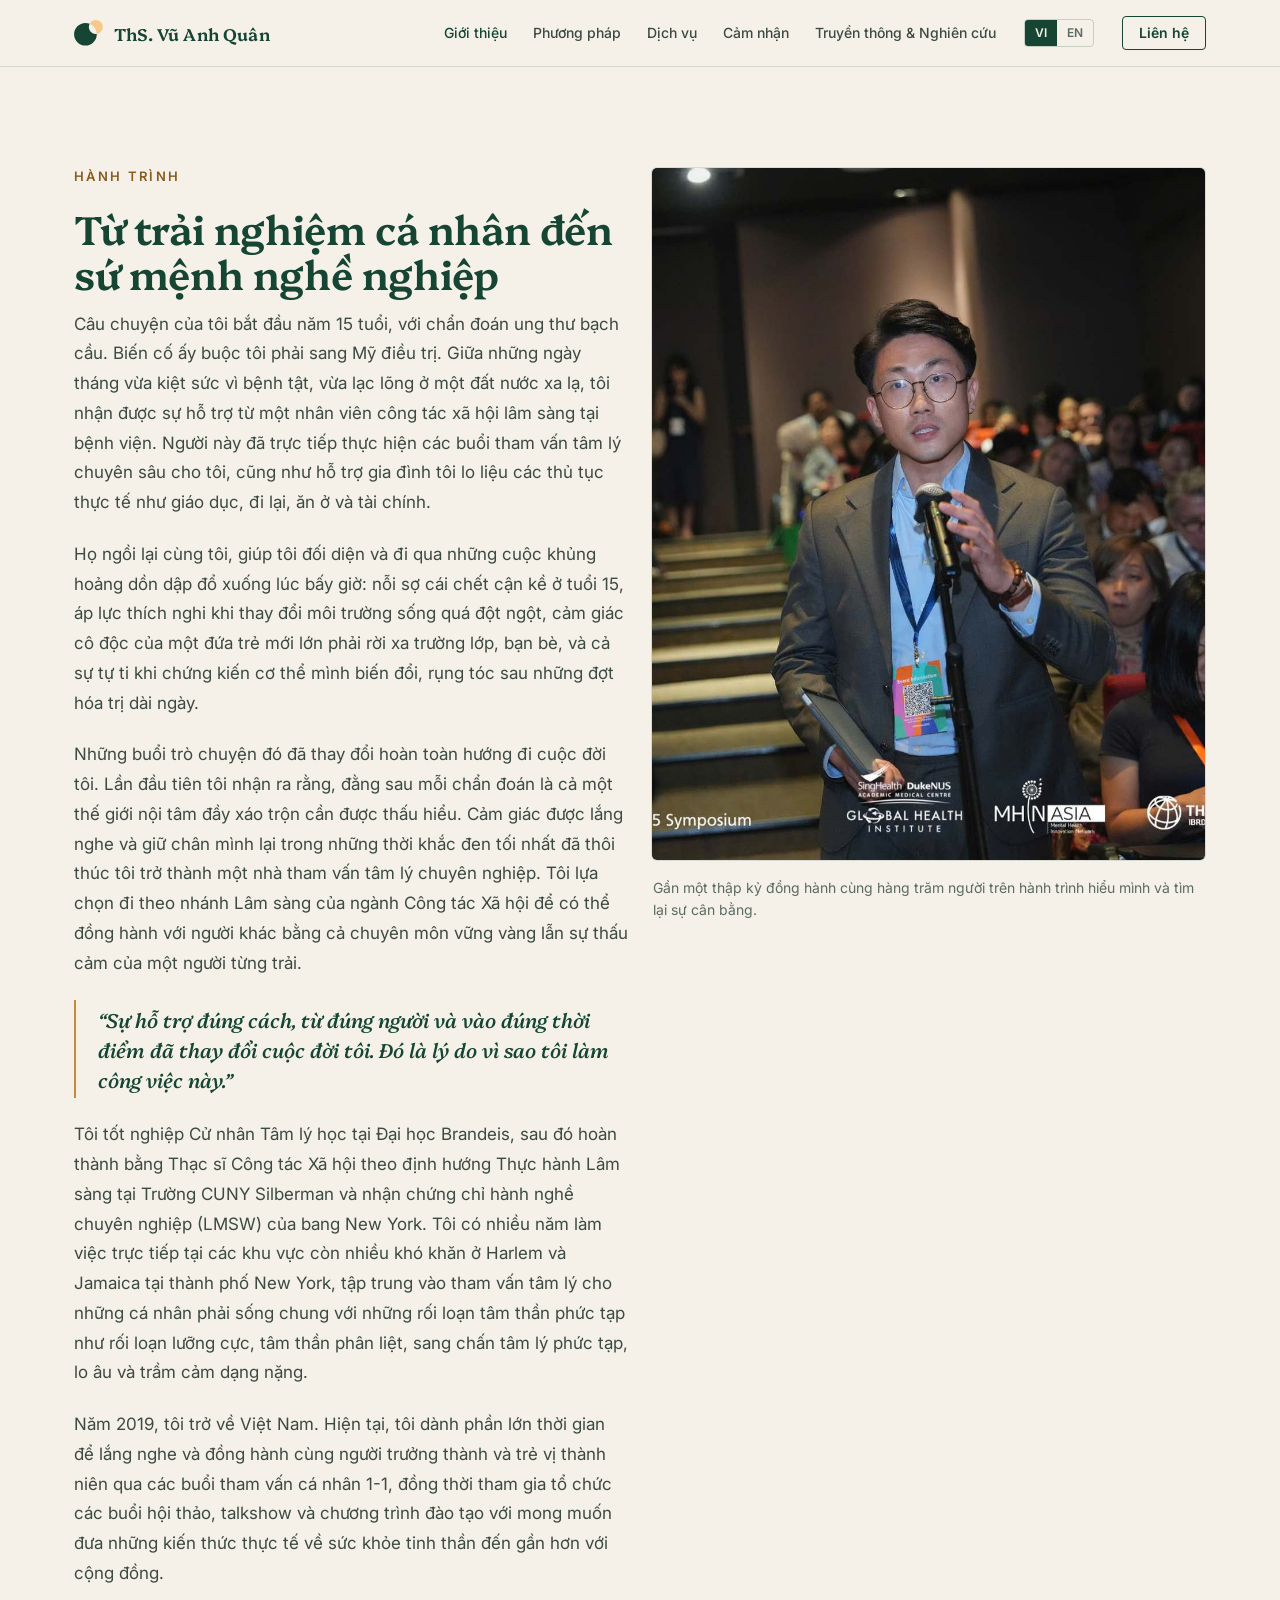
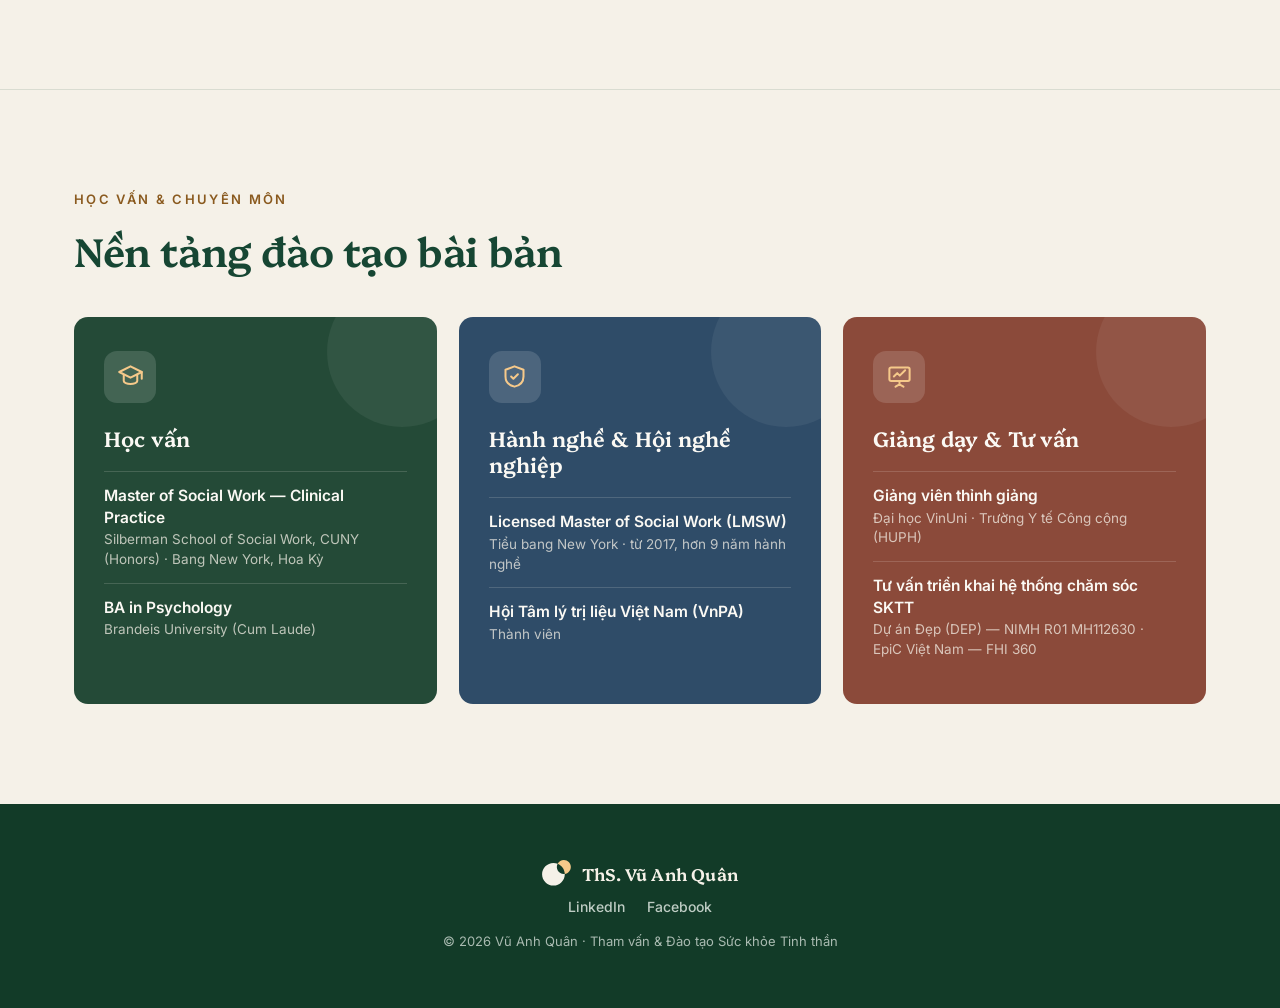
==== commit 172e4880: "Re-crop about photo to center the subject in frame The centered 4:5 crop pushed him to the right edg" ====
--- a/about.html
+++ b/about.html
@@ -48,7 +48,7 @@
       <p class="body" style="margin-bottom:0" data-vi="Năm 2019, tôi trở về Việt Nam. Hiện tại, tôi dành phần lớn thời gian để lắng nghe và đồng hành cùng người trưởng thành và trẻ vị thành niên qua các buổi tham vấn cá nhân 1-1, đồng thời tham gia tổ chức các buổi hội thảo, talkshow và chương trình đào tạo với mong muốn đưa những kiến thức thực tế về sức khỏe tinh thần đến gần hơn với cộng đồng." data-en="In 2019, I returned home to Vietnam. Today, I devote most of my time to listening to and walking alongside adults and adolescents through private 1-on-1 counseling, while also organizing workshops, talks, and training programs to bring practical mental health knowledge closer to the community.">Năm 2019, tôi trở về Việt Nam. Hiện tại, tôi dành phần lớn thời gian để lắng nghe và đồng hành cùng người trưởng thành và trẻ vị thành niên qua các buổi tham vấn cá nhân 1-1, đồng thời tham gia tổ chức các buổi hội thảo, talkshow và chương trình đào tạo với mong muốn đưa những kiến thức thực tế về sức khỏe tinh thần đến gần hơn với cộng đồng.</p>
     </div>
     <div>
-      <div class="portrait"><img src="[data-uri]" alt="ThS. Vũ Anh Quân" loading="lazy" /></div>
+      <div class="portrait"><img src="[data-uri]" alt="ThS. Vũ Anh Quân" loading="lazy" /></div>
       <p class="pcap" data-vi="Gần một thập kỷ đồng hành cùng hàng trăm người trên hành trình hiểu mình và tìm lại sự cân bằng." data-en="Nearly a decade alongside hundreds of people on the path to understanding themselves and finding balance again.">Gần một thập kỷ đồng hành cùng hàng trăm người trên hành trình hiểu mình và tìm lại sự cân bằng.</p>
     </div>
   </div>
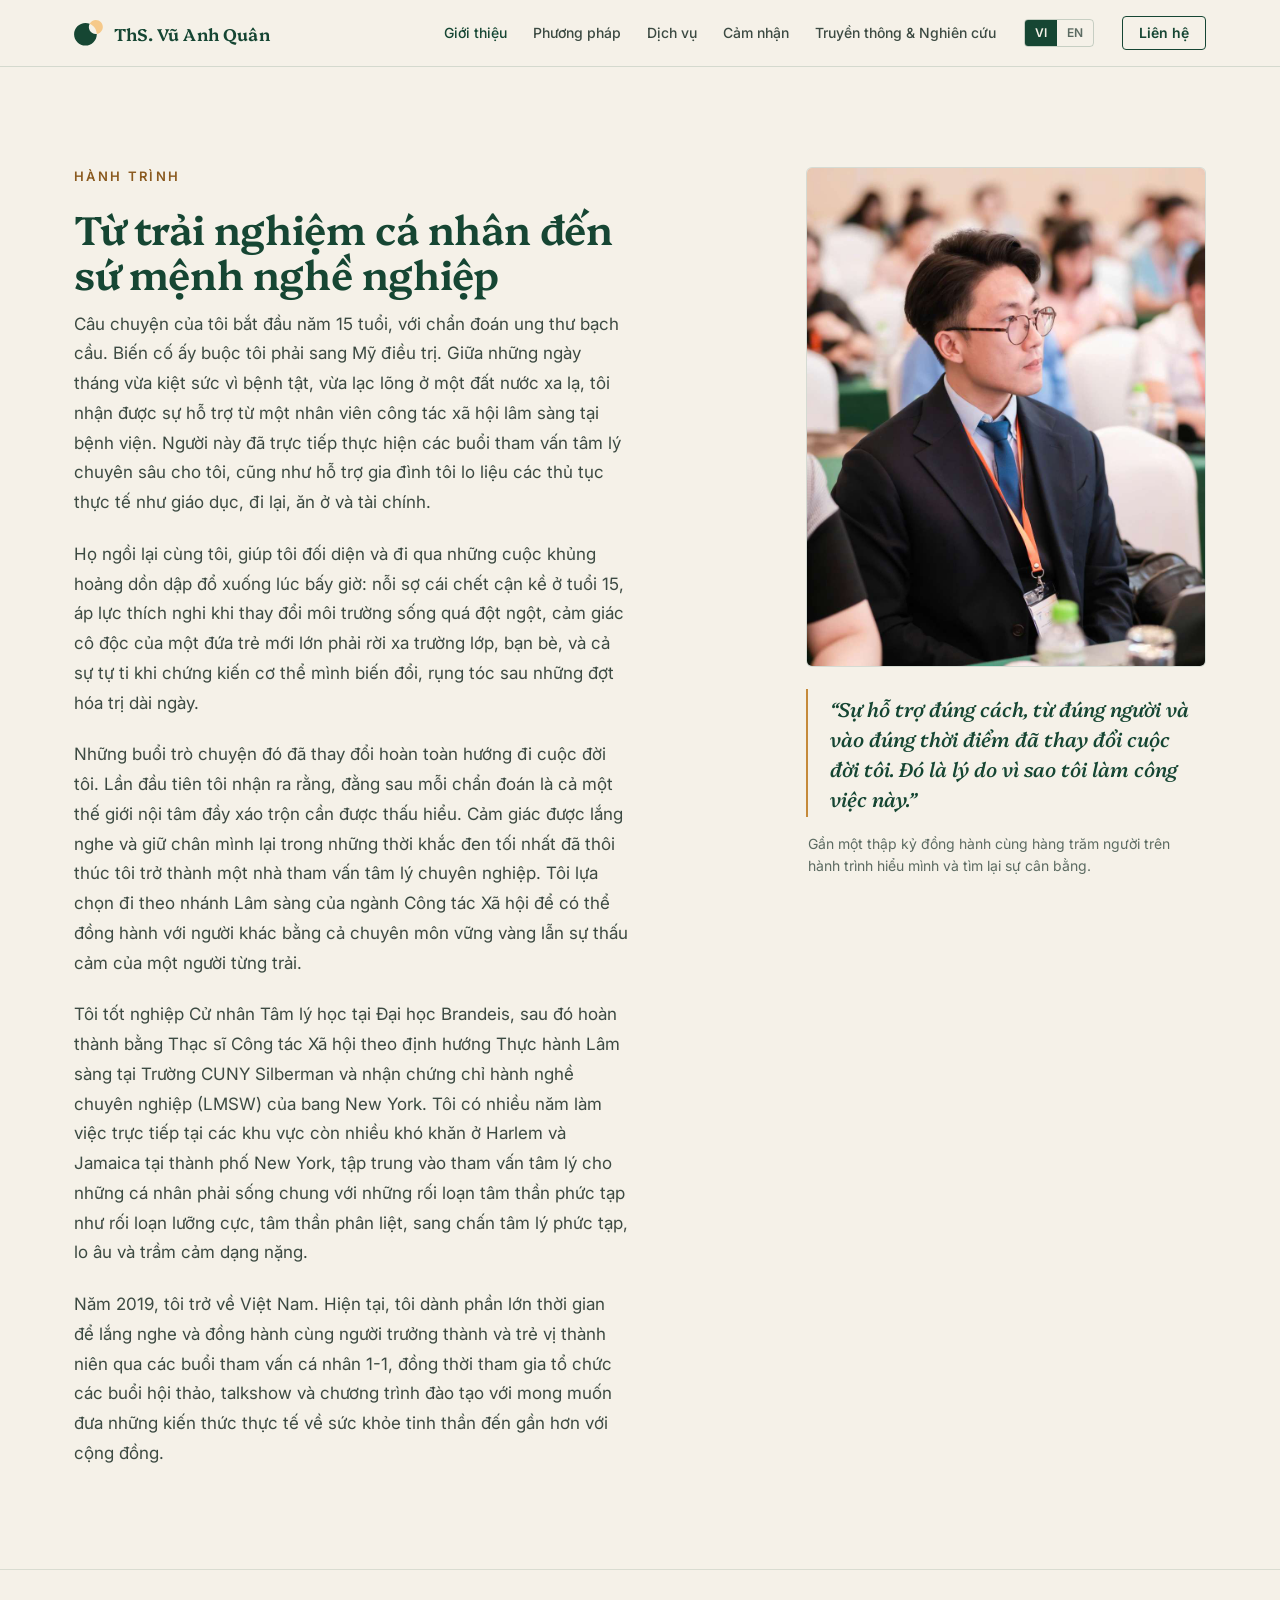
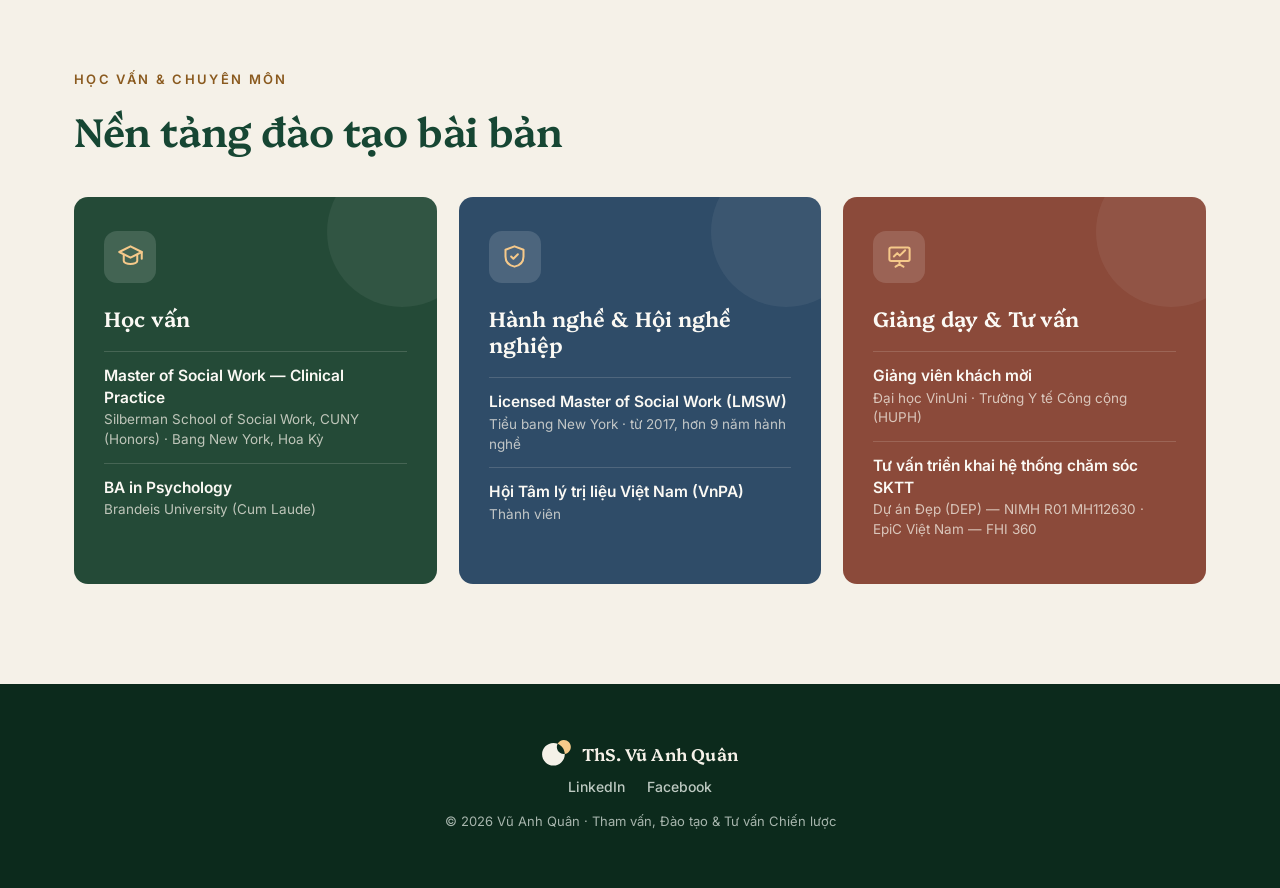
==== commit 28d5af41: "Story: sticky portrait column, sized to fit the viewport Moves the pull quote into the right column " ====
--- a/about.html
+++ b/about.html
@@ -43,12 +43,12 @@
       <p class="body" data-vi="Câu chuyện của tôi bắt đầu năm 15 tuổi, với chẩn đoán ung thư bạch cầu. Biến cố ấy buộc tôi phải sang Mỹ điều trị. Giữa những ngày tháng vừa kiệt sức vì bệnh tật, vừa lạc lõng ở một đất nước xa lạ, tôi nhận được sự hỗ trợ từ một nhân viên công tác xã hội lâm sàng tại bệnh viện. Người này đã trực tiếp thực hiện các buổi tham vấn tâm lý chuyên sâu cho tôi, cũng như hỗ trợ gia đình tôi lo liệu các thủ tục thực tế như giáo dục, đi lại, ăn ở và tài chính." data-en="My story began with a battle with leukemia at age 15. This major life turning point required me to travel to the United States for medical treatment. Amid the physical exhaustion of illness and the absolute disorientation of being in a foreign land, I received support from a hospital social worker. This worker provided psychological counseling for me, as well as helping my family manage the logistics of education, transportation, housing and finances.">Câu chuyện của tôi bắt đầu năm 15 tuổi, với chẩn đoán ung thư bạch cầu. Biến cố ấy buộc tôi phải sang Mỹ điều trị. Giữa những ngày tháng vừa kiệt sức vì bệnh tật, vừa lạc lõng ở một đất nước xa lạ, tôi nhận được sự hỗ trợ từ một nhân viên công tác xã hội lâm sàng tại bệnh viện. Người này đã trực tiếp thực hiện các buổi tham vấn tâm lý chuyên sâu cho tôi, cũng như hỗ trợ gia đình tôi lo liệu các thủ tục thực tế như giáo dục, đi lại, ăn ở và tài chính.</p>
       <p class="body" data-vi="Họ ngồi lại cùng tôi, giúp tôi đối diện và đi qua những cuộc khủng hoảng dồn dập đổ xuống lúc bấy giờ: nỗi sợ cái chết cận kề ở tuổi 15, áp lực thích nghi khi thay đổi môi trường sống quá đột ngột, cảm giác cô độc của một đứa trẻ mới lớn phải rời xa trường lớp, bạn bè, và cả sự tự ti khi chứng kiến cơ thể mình biến đổi, rụng tóc sau những đợt hóa trị dài ngày." data-en="They sat down with me, helping me face and navigate the compounding crises that overwhelmed me at the time: the fear of death at just 15, the pressure of adapting to a sudden change of environment, the isolation of a teenager forced away from school and friends, and the deep insecurity of watching my body change, losing all my hair after long rounds of chemotherapy.">Họ ngồi lại cùng tôi, giúp tôi đối diện và đi qua những cuộc khủng hoảng dồn dập đổ xuống lúc bấy giờ: nỗi sợ cái chết cận kề ở tuổi 15, áp lực thích nghi khi thay đổi môi trường sống quá đột ngột, cảm giác cô độc của một đứa trẻ mới lớn phải rời xa trường lớp, bạn bè, và cả sự tự ti khi chứng kiến cơ thể mình biến đổi, rụng tóc sau những đợt hóa trị dài ngày.</p>
       <p class="body" data-vi="Những buổi trò chuyện đó đã thay đổi hoàn toàn hướng đi cuộc đời tôi. Lần đầu tiên tôi nhận ra rằng, đằng sau mỗi chẩn đoán là cả một thế giới nội tâm đầy xáo trộn cần được thấu hiểu. Cảm giác được lắng nghe và giữ chân mình lại trong những thời khắc đen tối nhất đã thôi thúc tôi trở thành một nhà tham vấn tâm lý chuyên nghiệp. Tôi lựa chọn đi theo nhánh Lâm sàng của ngành Công tác Xã hội để có thể đồng hành với người khác bằng cả chuyên môn vững vàng lẫn sự thấu cảm của một người từng trải." data-en="Those conversations completely changed the trajectory of my life. For the first time, I realized that behind every medical diagnosis lies a turbulent inner world in need of understanding. Feeling heard and grounded during my darkest hours inspired me to become a professional counselor. I chose the Clinical branch of Social Work so that I could walk alongside others with both rigorous professional expertise and the authentic empathy of someone who has lived through it.">Những buổi trò chuyện đó đã thay đổi hoàn toàn hướng đi cuộc đời tôi. Lần đầu tiên tôi nhận ra rằng, đằng sau mỗi chẩn đoán là cả một thế giới nội tâm đầy xáo trộn cần được thấu hiểu. Cảm giác được lắng nghe và giữ chân mình lại trong những thời khắc đen tối nhất đã thôi thúc tôi trở thành một nhà tham vấn tâm lý chuyên nghiệp. Tôi lựa chọn đi theo nhánh Lâm sàng của ngành Công tác Xã hội để có thể đồng hành với người khác bằng cả chuyên môn vững vàng lẫn sự thấu cảm của một người từng trải.</p>
-      <blockquote class="pull" data-vi="“Sự hỗ trợ đúng cách, từ đúng người và vào đúng thời điểm đã thay đổi cuộc đời tôi. Đó là lý do vì sao tôi làm công việc này.”" data-en="“The right support, from the right person, at the right time changed my life. That's why I do this work.”">“Sự hỗ trợ đúng cách, từ đúng người và vào đúng thời điểm đã thay đổi cuộc đời tôi. Đó là lý do vì sao tôi làm công việc này.”</blockquote>
       <p class="body" data-vi="Tôi tốt nghiệp Cử nhân Tâm lý học tại Đại học Brandeis, sau đó hoàn thành bằng Thạc sĩ Công tác Xã hội theo định hướng Thực hành Lâm sàng tại Trường CUNY Silberman và nhận chứng chỉ hành nghề chuyên nghiệp (LMSW) của bang New York. Tôi có nhiều năm làm việc trực tiếp tại các khu vực còn nhiều khó khăn ở Harlem và Jamaica tại thành phố New York, tập trung vào tham vấn tâm lý cho những cá nhân phải sống chung với những rối loạn tâm thần phức tạp như rối loạn lưỡng cực, tâm thần phân liệt, sang chấn tâm lý phức tạp, lo âu và trầm cảm dạng nặng." data-en="I earned my BA in Psychology from Brandeis University, followed by a Master of Social Work with a clinical focus from the CUNY Silberman School of Social Work, and became a Licensed Master Social Worker (LMSW) in New York State. I spent years working directly in high-needs communities across Harlem and Jamaica, specializing in psychological counseling for individuals living with severe mental illnesses like bipolar disorder, schizophrenia, complex trauma, severe anxiety and depression.">Tôi tốt nghiệp Cử nhân Tâm lý học tại Đại học Brandeis, sau đó hoàn thành bằng Thạc sĩ Công tác Xã hội theo định hướng Thực hành Lâm sàng tại Trường CUNY Silberman và nhận chứng chỉ hành nghề chuyên nghiệp (LMSW) của bang New York. Tôi có nhiều năm làm việc trực tiếp tại các khu vực còn nhiều khó khăn ở Harlem và Jamaica tại thành phố New York, tập trung vào tham vấn tâm lý cho những cá nhân phải sống chung với những rối loạn tâm thần phức tạp như rối loạn lưỡng cực, tâm thần phân liệt, sang chấn tâm lý phức tạp, lo âu và trầm cảm dạng nặng.</p>
       <p class="body" style="margin-bottom:0" data-vi="Năm 2019, tôi trở về Việt Nam. Hiện tại, tôi dành phần lớn thời gian để lắng nghe và đồng hành cùng người trưởng thành và trẻ vị thành niên qua các buổi tham vấn cá nhân 1-1, đồng thời tham gia tổ chức các buổi hội thảo, talkshow và chương trình đào tạo với mong muốn đưa những kiến thức thực tế về sức khỏe tinh thần đến gần hơn với cộng đồng." data-en="In 2019, I returned home to Vietnam. Today, I devote most of my time to listening to and walking alongside adults and adolescents through private 1-on-1 counseling, while also organizing workshops, talks, and training programs to bring practical mental health knowledge closer to the community.">Năm 2019, tôi trở về Việt Nam. Hiện tại, tôi dành phần lớn thời gian để lắng nghe và đồng hành cùng người trưởng thành và trẻ vị thành niên qua các buổi tham vấn cá nhân 1-1, đồng thời tham gia tổ chức các buổi hội thảo, talkshow và chương trình đào tạo với mong muốn đưa những kiến thức thực tế về sức khỏe tinh thần đến gần hơn với cộng đồng.</p>
     </div>
     <div>
-      <div class="portrait"><img src="[data-uri]" alt="ThS. Vũ Anh Quân" loading="lazy" /></div>
+      <div class="portrait"><img src="[data-uri]" alt="ThS. Vũ Anh Quân" loading="lazy" /></div>
+      <blockquote class="pull" data-vi="“Sự hỗ trợ đúng cách, từ đúng người và vào đúng thời điểm đã thay đổi cuộc đời tôi. Đó là lý do vì sao tôi làm công việc này.”" data-en="“The right support, from the right person, at the right time changed my life. That's why I do this work.”">“Sự hỗ trợ đúng cách, từ đúng người và vào đúng thời điểm đã thay đổi cuộc đời tôi. Đó là lý do vì sao tôi làm công việc này.”</blockquote>
       <p class="pcap" data-vi="Gần một thập kỷ đồng hành cùng hàng trăm người trên hành trình hiểu mình và tìm lại sự cân bằng." data-en="Nearly a decade alongside hundreds of people on the path to understanding themselves and finding balance again.">Gần một thập kỷ đồng hành cùng hàng trăm người trên hành trình hiểu mình và tìm lại sự cân bằng.</p>
     </div>
   </div>
@@ -74,7 +74,7 @@
       <div class="cb" style="background:#8B4A3A">
         <div class="ic"><svg viewBox="0 0 24 24"><rect x="3" y="4" width="18" height="12" rx="1.5"/><path d="M7 12l3-3 2.2 2.2L17 6.5"/><path d="M12 16v3.5M8.5 21l3.5-2 3.5 2"/></svg></div>
         <h3 data-vi="Giảng dạy & Tư vấn" data-en="Teaching & Consulting">Giảng dạy & Tư vấn</h3>
-        <div class="row"><span class="ck" data-vi="Giảng viên thỉnh giảng" data-en="Guest Lecturer">Giảng viên thỉnh giảng</span><span class="cv" data-vi="Đại học VinUni · Trường Y tế Công cộng (HUPH)" data-en="VinUni · Hanoi University of Public Health (HUPH)">Đại học VinUni · Trường Y tế Công cộng (HUPH)</span></div>
+        <div class="row"><span class="ck" data-vi="Giảng viên khách mời" data-en="Guest Lecturer">Giảng viên khách mời</span><span class="cv" data-vi="Đại học VinUni · Trường Y tế Công cộng (HUPH)" data-en="VinUni · Hanoi University of Public Health (HUPH)">Đại học VinUni · Trường Y tế Công cộng (HUPH)</span></div>
         <div class="row"><span class="ck" data-vi="Tư vấn triển khai hệ thống chăm sóc SKTT" data-en="Mental-health systems implementation consulting">Tư vấn triển khai hệ thống chăm sóc SKTT</span><span class="cv" data-vi="Dự án Đẹp (DEP) — NIMH R01 MH112630 · EpiC Việt Nam — FHI 360" data-en="DEP Project — NIMH R01 MH112630 · EpiC Vietnam — FHI 360">Dự án Đẹp (DEP) — NIMH R01 MH112630 · EpiC Việt Nam — FHI 360</span></div>
       </div>
     </div>
@@ -90,7 +90,7 @@
     <a href="https://www.linkedin.com/in/quandennisvu/" target="_blank" rel="noopener noreferrer">LinkedIn</a>
     <a href="https://www.facebook.com/quantamly92/" target="_blank" rel="noopener noreferrer">Facebook</a>
   </div>
-  <p class="cp" data-vi="© 2026 Vũ Anh Quân · Tham vấn & Đào tạo Sức khỏe Tinh thần" data-en="© 2026 Quan Anh Vu · Mental Health Counseling & Training">© 2026 Vũ Anh Quân · Tham vấn & Đào tạo Sức khỏe Tinh thần</p>
+  <p class="cp" data-vi="© 2026 Vũ Anh Quân · Tham vấn, Đào tạo & Tư vấn Chiến lược" data-en="© 2026 Quan Anh Vu · Counseling, Training & Strategic Consulting">© 2026 Vũ Anh Quân · Tham vấn, Đào tạo & Tư vấn Chiến lược</p>
 </footer>
 </body>
 </html>
--- a/style.css
+++ b/style.css
@@ -1,7 +1,7 @@
 
   :root{
     --paper:#F5F1E8; --paper-alt:#EDE7DA; --card:#FBF9F3;
-    --green-deep:#123B28; --green:#164633; --green-mid:#2E6A4C;
+    --green-deep:#123B28; --green:#164633; --green-mid:#2E6A4C; --green-footer:#0C2A1C;
     --ink:#1E2A24; --ink-soft:#233029; --body:#3C4A42; --muted:#5C6B62;
     --gold:#C58A3A; --eyebrow:#8A5A1F; --gold-hero:#D9A24E; --gold-accent:#F0B860;
     --peach:#F6C98A;
@@ -25,6 +25,7 @@
   .h2.light{color:var(--paper)}
   .lead{font:400 17px/1.7 Inter,sans-serif;color:var(--muted);max-width:640px}
   .lead.on-deep{color:rgba(234,241,235,.72)}
+  .lead.full{max-width:none}
   .bg-alt{background:var(--paper-alt);border-top:1px solid var(--line-soft);border-bottom:1px solid var(--line-soft)}
   .bg-deep{background:var(--green-deep);color:var(--on-deep)}
   .bg-green{background:var(--green);color:var(--paper)}
@@ -89,6 +90,22 @@
   .story .portrait{aspect-ratio:4/5;border:1px solid var(--line);border-radius:var(--r);overflow:hidden;background:var(--card)}
   .story .portrait img{width:100%;height:100%;object-fit:cover}
   .story .pcap{font:400 14px/1.6 Inter,sans-serif;color:var(--muted);margin:16px 2px 0}
+  /* Sticky right column so it fills the space beside the tall story text.
+     Capped at 400px: portrait 500 + quote + caption = ~711px, which needs
+     ~800px of viewport under the 88px nav offset. Below that the min-height
+     guard drops it back to static — a taller-than-viewport sticky block would
+     pin the quote and caption permanently below the fold. */
+  .story .story-grid>div:last-child{max-width:400px;margin-left:auto}
+  .story .story-grid .pull{margin:22px 0 0}
+  @media(min-width:981px) and (min-height:800px){
+    .story .story-grid>div:last-child{position:sticky;top:88px;align-self:start}
+  }
+  @media(prefers-reduced-motion:reduce){
+    .story .story-grid>div:last-child{position:static;top:auto}
+  }
+  @media(max-width:980px){
+    .story .story-grid>div:last-child{max-width:420px;margin-left:0}
+  }
 
   /* APPROACH */
   .appr-grid{max-width:var(--maxw);margin:0 auto;display:grid;grid-template-columns:1fr 1fr;gap:64px;align-items:center}
@@ -181,7 +198,7 @@
   .tcard::before{content:"\201C";position:absolute;top:12px;left:28px;font:italic 700 54px/1 Platypi,Georgia,serif;color:rgba(22,70,51,.16)}
   .tcard p{position:relative;font:italic 400 19px/1.55 Platypi,Georgia,serif;color:var(--ink-soft);margin:28px 0 18px}
   .tcard footer{font:600 13px/1.4 Inter,sans-serif;color:var(--eyebrow);letter-spacing:.02em}
-  .t-note{font:400 13.5px/1.5 Inter,sans-serif;color:var(--muted);margin:0 0 26px;max-width:640px}
+  .t-note{font:400 17px/1.7 Inter,sans-serif;color:var(--muted);margin:0 0 26px;max-width:640px}
   .story-grid{display:grid;grid-template-columns:1fr 1fr;gap:22px}
   .story-card{position:relative;background:var(--card);border:1px solid var(--line);border-radius:var(--r);padding:30px 30px 28px;display:flex;flex-direction:column}
   .story-card .who{font:600 16px/1.3 Platypi,Georgia,serif;color:var(--green)}
@@ -214,7 +231,7 @@
   .vov .out{font:600 12px/1 Inter,sans-serif;letter-spacing:.08em;color:var(--gold-hero);min-width:130px}
   .vov .ti{font:500 16px/1.45 Inter,sans-serif;color:var(--on-deep)}
   .vov .dt{font:400 13px/1 Inter,sans-serif;color:rgba(234,241,235,.55);margin-left:auto;white-space:nowrap}
-  .media-more{margin-top:28px}
+  .media-more{margin-top:28px;margin-bottom:44px}
   .media-more a{font:600 14px/1 Inter,sans-serif;color:var(--gold-hero);border:1px solid rgba(245,241,232,.28);padding:11px 20px;border-radius:4px;display:inline-block}
 
   /* CREDENTIALS + PUBLICATIONS */
@@ -243,28 +260,20 @@
   .pub-list a{color:var(--green);font-weight:600;border-bottom:1px solid rgba(22,70,51,.35)}
 
   /* CONTACT */
+  .contact{padding:68px 0}
   .contact-inner{max-width:1000px;margin:0 auto;text-align:center}
-  .contact h2{font:600 44px/1.12 Platypi,Georgia,serif;color:var(--green);letter-spacing:-.015em;margin:0 0 16px}
-  .contact .lead{margin:0 auto 48px}
-  .ccards{display:grid;grid-template-columns:1fr 1fr;gap:20px;text-align:left;align-items:start}
-  .ccard{border:1px solid var(--line);border-radius:var(--r);padding:32px;background:var(--card);display:flex;flex-direction:column}
-  .ccard .tag{font:600 12px/1 Inter,sans-serif;letter-spacing:.1em;text-transform:uppercase;color:var(--eyebrow);margin:0 0 14px}
-  .ccard h3{font:600 22px/1.3 Platypi,Georgia,serif;color:var(--green);margin:0 0 12px}
-  .ccard p{font:400 15px/1.6 Inter,sans-serif;color:var(--muted);margin:0 0 24px}
-  .ccard .grow{flex:1}
-  .btn-mail{display:inline-block;font:600 15px/1 Inter,sans-serif;background:var(--green);color:var(--paper);padding:14px 24px;border-radius:5px;transition:background .18s;align-self:flex-start}
-  .zalo-qr{margin:2px 0 20px}
-  .zalo-qr img{display:block;width:150px;height:150px;border:1px solid var(--line);border-radius:8px}
-  .zalo-qr .cap{margin-top:8px;font:400 12px/1.4 Inter,sans-serif;color:var(--muted)}
-  .privacy-note{display:flex;gap:9px;align-items:flex-start;margin-top:16px;padding-top:14px;border-top:1px solid var(--line-soft);font:400 12.5px/1.5 Inter,sans-serif;color:var(--muted)}
+  .contact h2{font:600 44px/1.12 Platypi,Georgia,serif;color:var(--paper);letter-spacing:-.015em;margin:0 0 16px}
+  .contact .lead{color:rgba(234,241,235,.72);margin:0 auto 44px}
+  .cta-row.center{justify-content:center}
+  .privacy-note{display:flex;gap:9px;align-items:flex-start;font:400 12.5px/1.5 Inter,sans-serif;color:var(--muted)}
   .privacy-note svg{width:15px;height:15px;flex:0 0 auto;margin-top:2px;stroke:var(--gold);fill:none;stroke-width:1.8;stroke-linecap:round;stroke-linejoin:round}
   .privacy-note b{color:var(--green);font-weight:600}
-  .btn-mail:hover{background:var(--green-deep)}
-  .btn-mail.alt{background:none;color:var(--green);border:1px solid var(--green);margin-top:12px}
-  .btn-mail.alt:hover{background:var(--green);color:var(--paper)}
+  .privacy-note.center{justify-content:center;text-align:left;max-width:660px;margin:40px auto 0;
+    color:rgba(234,241,235,.55);padding-top:20px;border-top:1px solid rgba(245,241,232,.14)}
+  .privacy-note.center b{color:var(--gold-hero)}
 
   /* FOOTER */
-  footer.ft{background:var(--green-deep);color:rgba(234,241,235,.7);padding:56px 24px;text-align:center}
+  footer.ft{background:var(--green-footer);color:rgba(234,241,235,.7);padding:56px 24px;text-align:center}
   footer.ft .brand{justify-content:center;margin:0 0 14px}
   footer.ft .brand span{color:var(--paper)}
   footer.ft .fsoc{display:flex;gap:22px;justify-content:center;margin-bottom:18px;font:500 14px/1 Inter,sans-serif}
@@ -284,7 +293,7 @@
     .stat-grid{grid-template-columns:repeat(2,1fr);gap:24px 0}
     .stat{border-bottom:1px solid rgba(245,241,232,.16)}
     .stat:nth-child(2){border-right:0}
-    .media-grid,.tgrid,.ccards,.story-grid,.advice-grid{grid-template-columns:1fr}
+    .media-grid,.tgrid,.story-grid,.advice-grid{grid-template-columns:1fr}
     .story-card.wide .reflection{max-width:none;font-size:18px}
     .cred-grid{grid-template-columns:1fr;gap:32px}
   }
